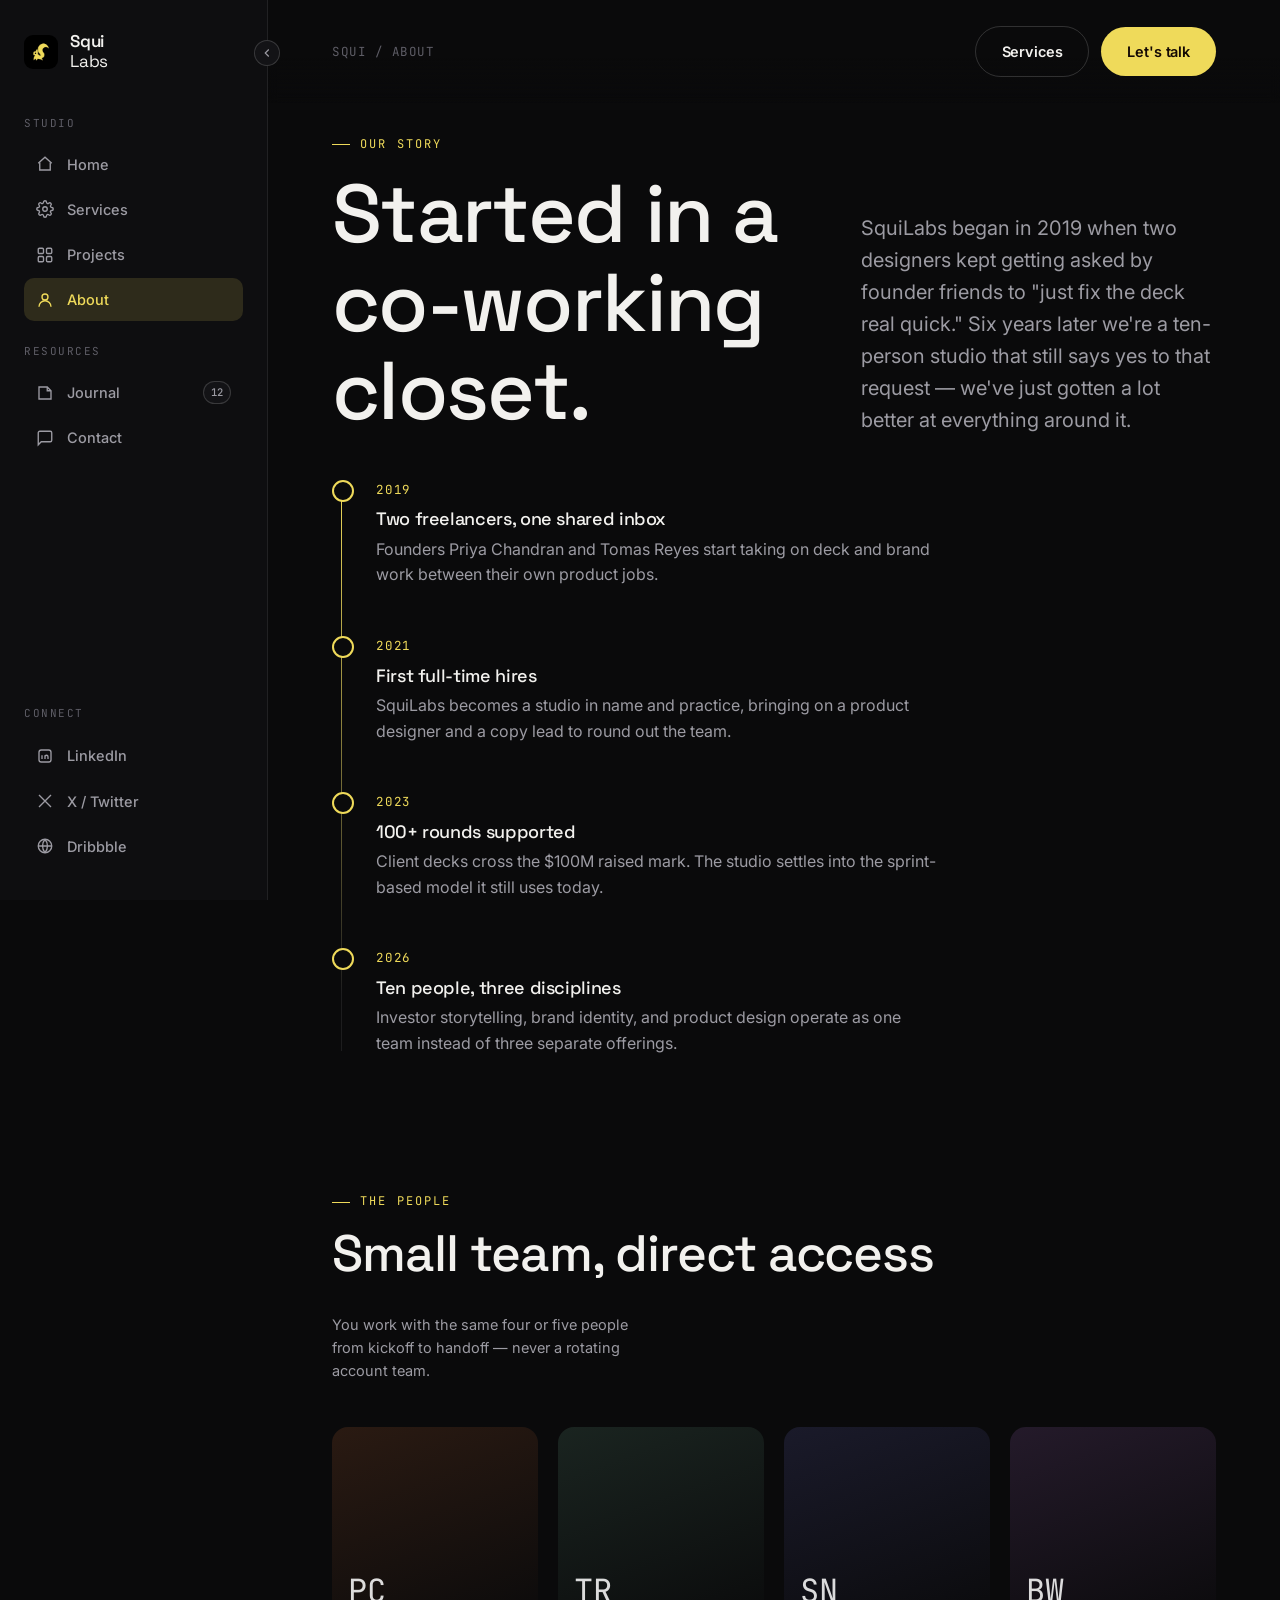
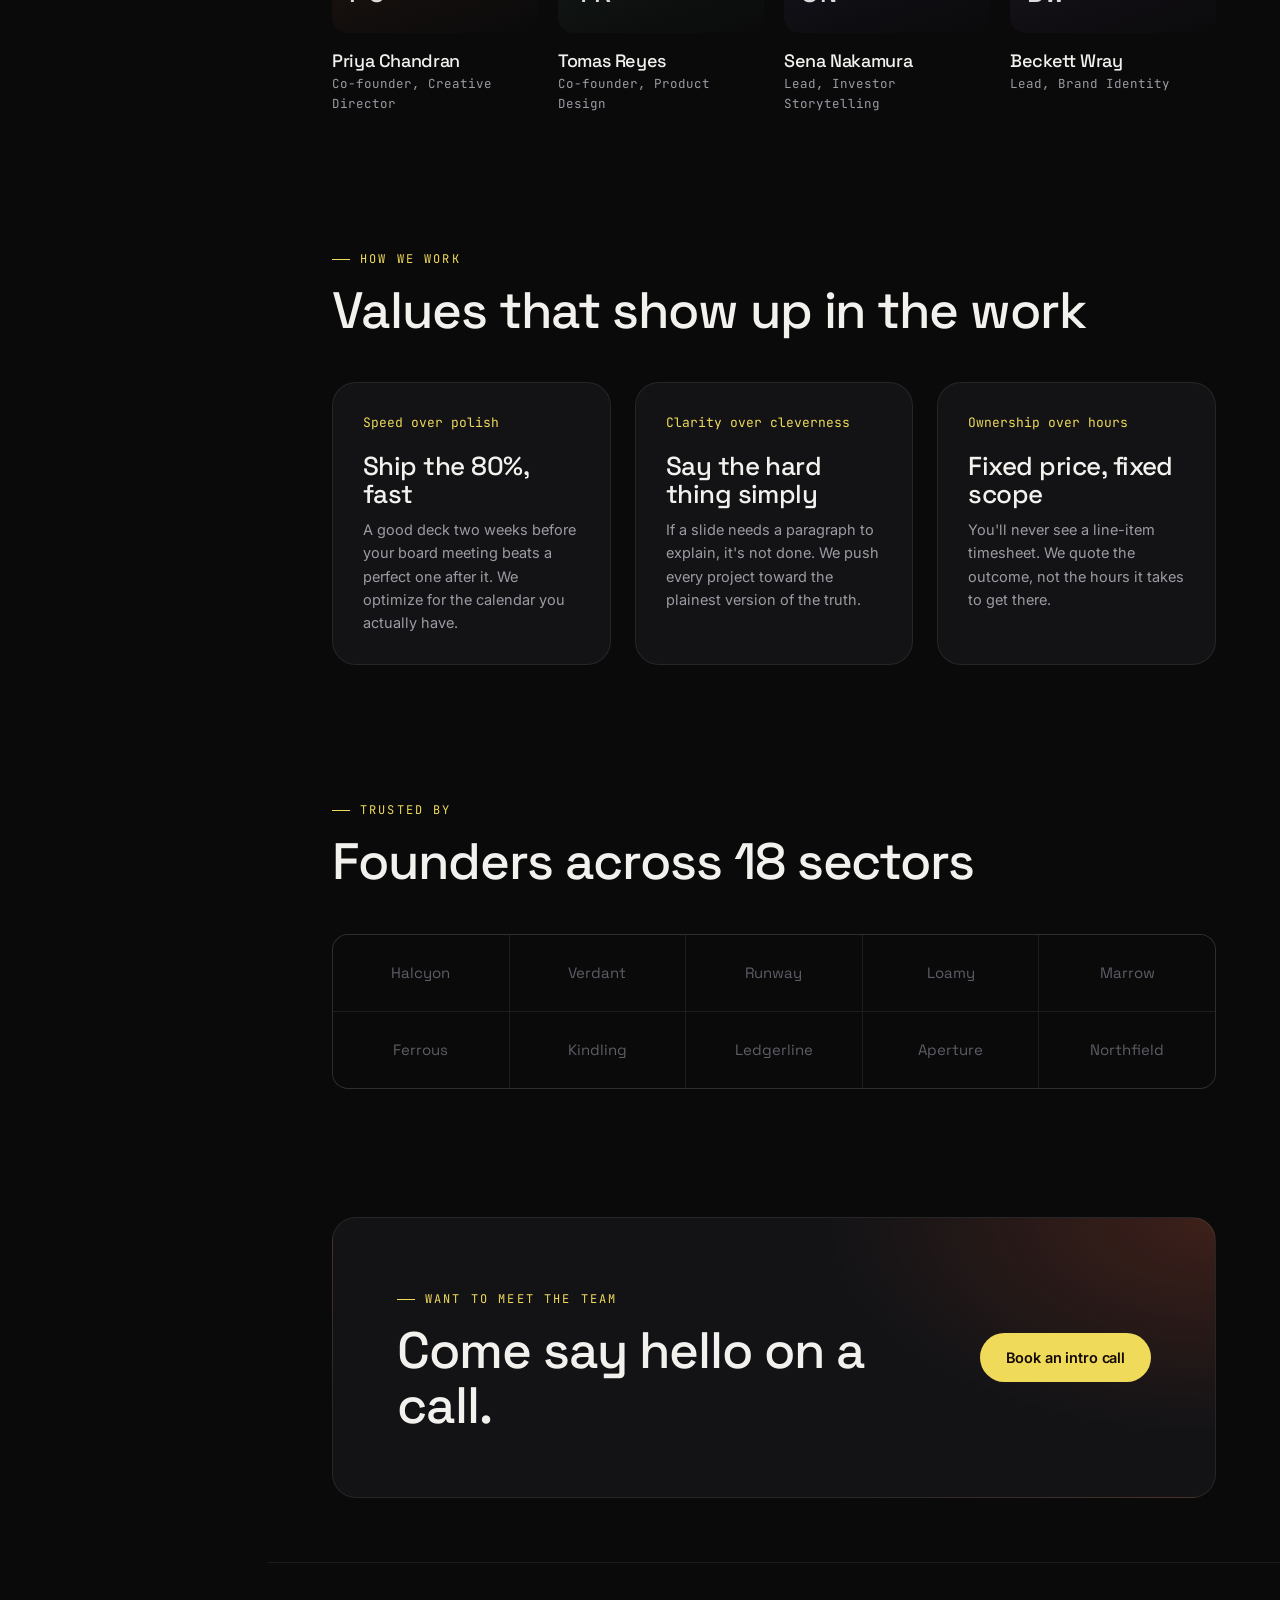
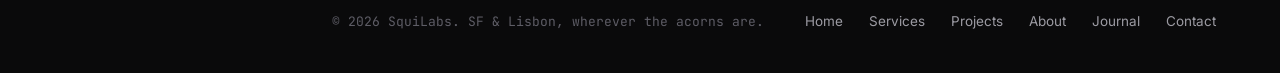
==== about.html @ f9fd2b4e "Add files via upload" ====
<!DOCTYPE html>
<html lang="en">
<head>
<meta charset="UTF-8" />
<meta name="viewport" content="width=device-width, initial-scale=1.0" />
<title>About — SquiLabs</title>
<meta name="description" content="The story, team, values, and clients behind SquiLabs — a design partner for founders." />
<link rel="preconnect" href="https://fonts.googleapis.com">
<link rel="preconnect" href="https://fonts.gstatic.com" crossorigin>
<link href="https://fonts.googleapis.com/css2?family=Space+Grotesk:wght@400;500;600;700&family=Inter:wght@400;500;600;700&family=JetBrains+Mono:wght@400;500;700&display=swap" rel="stylesheet">
<link rel="stylesheet" href="assets/css/style.css" />
</head>
<body>

<div class="sidebar-scrim"></div>
<div class="shell">

  <!-- ================= SIDEBAR ================= -->
  <aside class="sidebar">
    <button class="sidebar-collapse-btn" aria-label="Collapse sidebar">
      <svg width="14" height="14" viewBox="0 0 24 24" fill="none" stroke="currentColor" stroke-width="2"><path d="M15 18l-6-6 6-6"/></svg>
    </button>

    <a href="index.html" class="brand">
      <img class="brand-mark" src="assets/images/squilabs-logo.jpg" alt="SquiLabs logo">
      <span class="brand-text"><b>Squi</b>Labs</span>
    </a>

    <p class="sidebar-heading">Studio</p>
    <nav class="nav-group">
      <a href="index.html" class="nav-link">
        <svg viewBox="0 0 24 24" fill="none" stroke="currentColor" stroke-width="1.8"><path d="M3 11l9-8 9 8"/><path d="M5 10v10h14V10"/></svg>
        <span class="nav-label-text">Home</span>
      </a>
      <a href="services.html" class="nav-link">
        <svg viewBox="0 0 24 24" fill="none" stroke="currentColor" stroke-width="1.8"><circle cx="12" cy="12" r="3"/><path d="M19.4 15a1.7 1.7 0 00.34 1.87l.06.06a2 2 0 11-2.83 2.83l-.06-.06a1.7 1.7 0 00-1.87-.34 1.7 1.7 0 00-1 1.55V21a2 2 0 01-4 0v-.09A1.7 1.7 0 009 19.4a1.7 1.7 0 00-1.87.34l-.06.06a2 2 0 11-2.83-2.83l.06-.06A1.7 1.7 0 004.6 15a1.7 1.7 0 00-1.55-1H3a2 2 0 010-4h.09A1.7 1.7 0 004.6 9a1.7 1.7 0 00-.34-1.87l-.06-.06a2 2 0 112.83-2.83l.06.06A1.7 1.7 0 009 4.6a1.7 1.7 0 001-1.55V3a2 2 0 014 0v.09a1.7 1.7 0 001 1.55 1.7 1.7 0 001.87-.34l.06-.06a2 2 0 112.83 2.83l-.06.06A1.7 1.7 0 0019.4 9a1.7 1.7 0 001.55 1H21a2 2 0 010 4h-.09a1.7 1.7 0 00-1.55 1z"/></svg>
        <span class="nav-label-text">Services</span>
      </a>
      <a href="projects.html" class="nav-link">
        <svg viewBox="0 0 24 24" fill="none" stroke="currentColor" stroke-width="1.8"><rect x="3" y="3" width="7" height="7" rx="1.5"/><rect x="14" y="3" width="7" height="7" rx="1.5"/><rect x="3" y="14" width="7" height="7" rx="1.5"/><rect x="14" y="14" width="7" height="7" rx="1.5"/></svg>
        <span class="nav-label-text">Projects</span>
      </a>
      <a href="about.html" class="nav-link is-active">
        <svg viewBox="0 0 24 24" fill="none" stroke="currentColor" stroke-width="1.8"><circle cx="12" cy="8" r="4"/><path d="M4 21c0-4.4 3.6-8 8-8s8 3.6 8 8"/></svg>
        <span class="nav-label-text">About</span>
      </a>
    </nav>

    <p class="sidebar-heading">Resources</p>
    <nav class="nav-group">
      <a href="blog.html" class="nav-link">
        <svg viewBox="0 0 24 24" fill="none" stroke="currentColor" stroke-width="1.8"><path d="M4 4h11l5 5v11H4z"/><path d="M15 4v5h5"/></svg>
        <span class="nav-label-text">Journal</span>
        <span class="badge">12</span>
      </a>
      <a href="contact.html" class="nav-link">
        <svg viewBox="0 0 24 24" fill="none" stroke="currentColor" stroke-width="1.8"><path d="M21 15a2 2 0 01-2 2H7l-4 4V5a2 2 0 012-2h14a2 2 0 012 2z"/></svg>
        <span class="nav-label-text">Contact</span>
      </a>
    </nav>

    <div class="sidebar-footer">
      <p class="sidebar-heading">Connect</p>
      <a href="#" class="nav-link">
        <svg viewBox="0 0 24 24" fill="none" stroke="currentColor" stroke-width="1.8"><rect x="4" y="4" width="16" height="16" rx="3"/><path d="M8 11v5M8 8v.01M12 16v-5M16 16v-3a2 2 0 00-4 0"/></svg>
        <span class="nav-label-text">LinkedIn</span>
      </a>
      <a href="#" class="nav-link">
        <svg viewBox="0 0 24 24" fill="none" stroke="currentColor" stroke-width="1.8"><path d="M4 4l16 16M20 4L4 20"/></svg>
        <span class="nav-label-text">X / Twitter</span>
      </a>
      <a href="#" class="nav-link">
        <svg viewBox="0 0 24 24" fill="none" stroke="currentColor" stroke-width="1.8"><circle cx="12" cy="12" r="9"/><path d="M3 12h18M12 3a14 14 0 010 18M12 3a14 14 0 000 18"/></svg>
        <span class="nav-label-text">Dribbble</span>
      </a>
    </div>
  </aside>

  <!-- ================= MAIN ================= -->
  <main class="main">
    <div class="topbar">
      <span class="topbar-crumb mono">SQUI / ABOUT</span>
      <div class="topbar-actions">
        <button class="mobile-menu-btn" aria-label="Open menu">
          <svg width="18" height="18" viewBox="0 0 24 24" fill="none" stroke="currentColor" stroke-width="2"><path d="M3 6h18M3 12h18M3 18h18"/></svg>
        </button>
        <a href="services.html" class="btn btn-ghost">Services</a>
        <a href="contact.html" class="btn btn-primary">Let's talk</a>
      </div>
    </div>

    <!-- HERO / STORY -->
    <section class="hero">
      <div class="container">
        <div class="hero-grid">
          <div>
            <span class="eyebrow">Our story</span>
            <h1 class="h-display" style="margin-top:16px;">Started in a<br>co-working closet.</h1>
          </div>
          <p class="lede">SquiLabs began in 2019 when two designers kept getting asked by founder friends to "just fix the deck real quick." Six years later we're a ten-person studio that still says yes to that request — we've just gotten a lot better at everything around it.</p>
        </div>
      </div>
    </section>

    <!-- TIMELINE -->
    <section class="section-tight">
      <div class="container">
        <div class="timeline reveal">
          <div class="timeline-item">
            <span class="mono">2019</span>
            <h4>Two freelancers, one shared inbox</h4>
            <p style="max-width:56ch;">Founders Priya Chandran and Tomas Reyes start taking on deck and brand work between their own product jobs.</p>
          </div>
          <div class="timeline-item">
            <span class="mono">2021</span>
            <h4>First full-time hires</h4>
            <p style="max-width:56ch;">SquiLabs becomes a studio in name and practice, bringing on a product designer and a copy lead to round out the team.</p>
          </div>
          <div class="timeline-item">
            <span class="mono">2023</span>
            <h4>100+ rounds supported</h4>
            <p style="max-width:56ch;">Client decks cross the $100M raised mark. The studio settles into the sprint-based model it still uses today.</p>
          </div>
          <div class="timeline-item">
            <span class="mono">2026</span>
            <h4>Ten people, three disciplines</h4>
            <p style="max-width:56ch;">Investor storytelling, brand identity, and product design operate as one team instead of three separate offerings.</p>
          </div>
        </div>
      </div>
    </section>

    <!-- TEAM -->
    <section>
      <div class="container">
        <div class="section-head reveal">
          <div>
            <span class="eyebrow">The people</span>
            <h2>Small team, direct access</h2>
          </div>
          <p style="max-width:36ch; color:var(--text-secondary); font-size:14.5px;">You work with the same four or five people from kickoff to handoff — never a rotating account team.</p>
        </div>

        <div class="grid-4">
          <div class="team-card reveal" style="--i:0">
            <div class="team-photo" style="--team-grad: linear-gradient(160deg, #2a1a12, #0a0a0b);">PC</div>
            <h4>Priya Chandran</h4>
            <p class="mono" style="font-size:12.5px; margin-top:4px;">Co-founder, Creative Director</p>
          </div>
          <div class="team-card reveal" style="--i:1">
            <div class="team-photo" style="--team-grad: linear-gradient(160deg, #1a2420, #0a0a0b);">TR</div>
            <h4>Tomas Reyes</h4>
            <p class="mono" style="font-size:12.5px; margin-top:4px;">Co-founder, Product Design</p>
          </div>
          <div class="team-card reveal" style="--i:2">
            <div class="team-photo" style="--team-grad: linear-gradient(160deg, #1a1a2a, #0a0a0b);">SN</div>
            <h4>Sena Nakamura</h4>
            <p class="mono" style="font-size:12.5px; margin-top:4px;">Lead, Investor Storytelling</p>
          </div>
          <div class="team-card reveal" style="--i:3">
            <div class="team-photo" style="--team-grad: linear-gradient(160deg, #241a2a, #0a0a0b);">BW</div>
            <h4>Beckett Wray</h4>
            <p class="mono" style="font-size:12.5px; margin-top:4px;">Lead, Brand Identity</p>
          </div>
        </div>
      </div>
    </section>

    <!-- VALUES -->
    <section>
      <div class="container">
        <div class="section-head reveal">
          <div>
            <span class="eyebrow">How we work</span>
            <h2>Values that show up in the work</h2>
          </div>
        </div>

        <div class="grid-3">
          <div class="card value-card reveal" style="--i:0">
            <span class="value-num mono">Speed over polish</span>
            <h3>Ship the 80%, fast</h3>
            <p style="margin-top:10px; font-size:14.5px;">A good deck two weeks before your board meeting beats a perfect one after it. We optimize for the calendar you actually have.</p>
          </div>
          <div class="card value-card reveal" style="--i:1">
            <span class="value-num mono">Clarity over cleverness</span>
            <h3>Say the hard thing simply</h3>
            <p style="margin-top:10px; font-size:14.5px;">If a slide needs a paragraph to explain, it's not done. We push every project toward the plainest version of the truth.</p>
          </div>
          <div class="card value-card reveal" style="--i:2">
            <span class="value-num mono">Ownership over hours</span>
            <h3>Fixed price, fixed scope</h3>
            <p style="margin-top:10px; font-size:14.5px;">You'll never see a line-item timesheet. We quote the outcome, not the hours it takes to get there.</p>
          </div>
        </div>
      </div>
    </section>

    <!-- CLIENTS -->
    <section>
      <div class="container">
        <div class="section-head reveal">
          <div>
            <span class="eyebrow">Trusted by</span>
            <h2>Founders across 18 sectors</h2>
          </div>
        </div>

        <div class="clients-row reveal">
          <div class="client-cell">Halcyon</div>
          <div class="client-cell">Verdant</div>
          <div class="client-cell">Runway</div>
          <div class="client-cell">Loamy</div>
          <div class="client-cell">Marrow</div>
          <div class="client-cell">Ferrous</div>
          <div class="client-cell">Kindling</div>
          <div class="client-cell">Ledgerline</div>
          <div class="client-cell">Aperture</div>
          <div class="client-cell">Northfield</div>
        </div>
      </div>
    </section>

    <!-- CTA -->
    <section>
      <div class="container">
        <div class="cta-band reveal">
          <div>
            <span class="eyebrow">Want to meet the team</span>
            <h2 style="margin-top:14px; max-width:16ch;">Come say hello on a call.</h2>
          </div>
          <div class="hero-cta-row" style="margin-top:0;">
            <a href="contact.html" class="btn btn-primary">Book an intro call</a>
          </div>
        </div>
      </div>
    </section>

    <!-- FOOTER -->
    <footer class="footer">
      <span class="mono text-tertiary" style="font-size:13px;">© <span data-year></span> SquiLabs. SF & Lisbon, wherever the acorns are.</span>
      <nav class="footer-links">
        <a href="index.html">Home</a>
        <a href="services.html">Services</a>
        <a href="projects.html">Projects</a>
        <a href="about.html">About</a>
        <a href="blog.html">Journal</a>
        <a href="contact.html">Contact</a>
      </nav>
    </footer>
  </main>
</div>

<script src="assets/js/main.js"></script>
</body>
</html>
---- assets/css/style.css ----
/* ==========================================================================
   SQUILABS — Design System
   A strategic design partner for founders building their next raise.

   Token system
   -------------------------------------------------------------------------
   Color:
     --bg            #0A0A0B   near-black canvas
     --bg-raised     #131316   card / panel base
     --bg-inset      #0E0E10   sidebar / recessed surfaces
     --border        rgba(255,255,255,.08)  hairline borders
     --border-strong rgba(255,255,255,.16)
     --text-primary  #F2F1EE   headings, primary copy
     --text-secondary#9C9BA3   supporting copy
     --text-tertiary #5E5D66   captions, meta
     --accent        #EFDA5A   squirrel yellow — from the SquiLabs mark
     --accent-dim    #C9B24A
     --accent-soft   rgba(239,218,90,.14)

   Type:
     Display  — "Space Grotesk"  (headlines, wide tracking on eyebrows)
     Body     — "Inter"          (paragraphs, UI copy)
     Mono     — "JetBrains Mono" (stats, labels, data — the "deck" voice)

   Signature element: the Ascent Line — a self-drawing trajectory path
   (SVG stroke-dashoffset animation) used in the hero and as the section
   divider motif in place of generic numbered markers. It stands in for
   the thing every client in this room is chasing: an upward curve.
   ========================================================================== */

:root {
  /* Color */
  --bg: #0a0a0b;
  --bg-raised: #131316;
  --bg-inset: #0e0e10;
  --border: rgba(255, 255, 255, 0.08);
  --border-strong: rgba(255, 255, 255, 0.16);
  --text-primary: #f2f1ee;
  --text-secondary: #9c9ba3;
  --text-tertiary: #5e5d66;
  --accent: #efda5a;
  --accent-dim: #c9b24a;
  --accent-soft: rgba(239, 218, 90, 0.14);
  --accent-glow: rgba(239, 218, 90, 0.35);

  /* Type */
  --font-display: "Space Grotesk", "Arial Narrow", sans-serif;
  --font-body: "Inter", -apple-system, BlinkMacSystemFont, sans-serif;
  --font-mono: "JetBrains Mono", "Courier New", monospace;

  /* Layout */
  --sidebar-w: 268px;
  --sidebar-w-collapsed: 84px;
  --gutter: clamp(24px, 5vw, 72px);
  --radius-sm: 10px;
  --radius-md: 16px;
  --radius-lg: 24px;
  --ease: cubic-bezier(0.16, 1, 0.3, 1);
}

/* ==========================================================================
   Reset
   ========================================================================== */
* {
  margin: 0;
  padding: 0;
  box-sizing: border-box;
}

html {
  scroll-behavior: smooth;
  -webkit-font-smoothing: antialiased;
}

body {
  background: var(--bg);
  color: var(--text-primary);
  font-family: var(--font-body);
  font-size: 16px;
  line-height: 1.6;
  overflow-x: hidden;
}

img,
svg {
  display: block;
  max-width: 100%;
}

a {
  color: inherit;
  text-decoration: none;
}

ul {
  list-style: none;
}

button {
  font: inherit;
  cursor: pointer;
  border: none;
  background: none;
  color: inherit;
}

input,
textarea,
select {
  font: inherit;
  color: inherit;
}

::selection {
  background: var(--accent);
  color: #0a0a0b;
}

/* Visible keyboard focus, always */
a:focus-visible,
button:focus-visible,
input:focus-visible,
textarea:focus-visible,
select:focus-visible {
  outline: 2px solid var(--accent);
  outline-offset: 3px;
  border-radius: 4px;
}

@media (prefers-reduced-motion: reduce) {
  *,
  *::before,
  *::after {
    animation-duration: 0.001ms !important;
    animation-iteration-count: 1 !important;
    transition-duration: 0.001ms !important;
    scroll-behavior: auto !important;
  }
}

/* ==========================================================================
   Typography scale
   ========================================================================== */
h1,
h2,
h3,
h4 {
  font-family: var(--font-display);
  font-weight: 500;
  line-height: 1.08;
  letter-spacing: -0.02em;
  color: var(--text-primary);
}

.h-display {
  font-size: clamp(44px, 6.4vw, 92px);
}

h2,
.h-section {
  font-size: clamp(32px, 4vw, 52px);
}

h3,
.h-card {
  font-size: clamp(20px, 2.2vw, 26px);
}

h4 {
  font-size: 18px;
}

p {
  color: var(--text-secondary);
}

.lede {
  font-size: clamp(17px, 1.6vw, 20px);
  color: var(--text-secondary);
  max-width: 46ch;
}

.eyebrow {
  font-family: var(--font-mono);
  font-size: 12px;
  letter-spacing: 0.18em;
  text-transform: uppercase;
  color: var(--accent);
  display: inline-flex;
  align-items: center;
  gap: 10px;
}

.eyebrow::before {
  content: "";
  width: 18px;
  height: 1px;
  background: var(--accent);
}

.mono {
  font-family: var(--font-mono);
}

.text-tertiary {
  color: var(--text-tertiary);
}

/* ==========================================================================
   App shell — fixed sidebar + scrolling main
   ========================================================================== */
.shell {
  display: flex;
  min-height: 100vh;
}

.sidebar {
  position: fixed;
  top: 0;
  left: 0;
  bottom: 0;
  width: var(--sidebar-w);
  background: var(--bg-inset);
  border-right: 1px solid var(--border);
  display: flex;
  flex-direction: column;
  padding: 32px 24px;
  z-index: 100;
  transition: width 0.3s var(--ease), transform 0.3s var(--ease);
}

.sidebar.is-collapsed {
  width: var(--sidebar-w-collapsed);
}

.sidebar.is-collapsed .nav-label-text,
.sidebar.is-collapsed .brand-text,
.sidebar.is-collapsed .badge,
.sidebar.is-collapsed .sidebar-heading {
  opacity: 0;
  pointer-events: none;
}

.brand {
  display: flex;
  align-items: center;
  gap: 12px;
  margin-bottom: 44px;
}

.brand-mark {
  width: 34px;
  height: 34px;
  flex-shrink: 0;
  border-radius: 9px;
  object-fit: cover;
  background: #000;
}

.brand-text {
  font-family: var(--font-display);
  font-size: 17px;
  line-height: 1.15;
  letter-spacing: -0.01em;
  transition: opacity 0.2s var(--ease);
  white-space: nowrap;
}

.brand-text b {
  display: block;
  font-weight: 600;
}

.sidebar-collapse-btn {
  position: absolute;
  top: 40px;
  right: -13px;
  width: 26px;
  height: 26px;
  border-radius: 50%;
  background: var(--bg-raised);
  border: 1px solid var(--border-strong);
  display: flex;
  align-items: center;
  justify-content: center;
  color: var(--text-secondary);
  transition: background 0.2s, color 0.2s, transform 0.2s;
}

.sidebar-collapse-btn:hover {
  color: var(--accent);
  border-color: var(--accent);
}

.sidebar.is-collapsed .sidebar-collapse-btn svg {
  transform: rotate(180deg);
}

.sidebar-heading {
  font-family: var(--font-mono);
  font-size: 11px;
  letter-spacing: 0.14em;
  text-transform: uppercase;
  color: var(--text-tertiary);
  margin: 22px 0 10px;
  transition: opacity 0.2s var(--ease);
  white-space: nowrap;
}

.sidebar-heading:first-of-type {
  margin-top: 0;
}

.nav-group {
  display: flex;
  flex-direction: column;
  gap: 2px;
}

.nav-link {
  display: flex;
  align-items: center;
  gap: 13px;
  padding: 10px 12px;
  border-radius: var(--radius-sm);
  color: var(--text-secondary);
  font-size: 14.5px;
  font-weight: 500;
  transition: background 0.2s, color 0.2s;
  white-space: nowrap;
  position: relative;
}

.nav-link svg {
  width: 18px;
  height: 18px;
  flex-shrink: 0;
}

.nav-link:hover {
  background: var(--bg-raised);
  color: var(--text-primary);
}

.nav-link.is-active {
  background: var(--accent-soft);
  color: var(--accent);
}

.nav-label-text {
  transition: opacity 0.2s var(--ease);
}

.badge {
  margin-left: auto;
  font-family: var(--font-mono);
  font-size: 10.5px;
  background: var(--bg-raised);
  border: 1px solid var(--border-strong);
  color: var(--text-secondary);
  padding: 2px 7px;
  border-radius: 20px;
  transition: opacity 0.2s var(--ease);
}

.dot {
  width: 6px;
  height: 6px;
  border-radius: 50%;
  background: var(--accent);
  margin-left: auto;
}

.sidebar-footer {
  margin-top: auto;
  display: flex;
  flex-direction: column;
  gap: 2px;
}

/* Main content */
.main {
  margin-left: var(--sidebar-w);
  flex: 1;
  min-width: 0;
  transition: margin-left 0.3s var(--ease);
}

.sidebar.is-collapsed ~ .main {
  margin-left: var(--sidebar-w-collapsed);
}

.topbar {
  position: sticky;
  top: 0;
  z-index: 50;
  display: flex;
  align-items: center;
  justify-content: space-between;
  padding: 26px var(--gutter);
  background: linear-gradient(var(--bg) 55%, transparent);
  backdrop-filter: blur(6px);
}

.topbar-crumb {
  font-family: var(--font-mono);
  font-size: 12.5px;
  color: var(--text-tertiary);
  letter-spacing: 0.04em;
}

.topbar-actions {
  display: flex;
  align-items: center;
  gap: 12px;
}

.mobile-menu-btn {
  display: none;
  width: 40px;
  height: 40px;
  align-items: center;
  justify-content: center;
  border: 1px solid var(--border-strong);
  border-radius: var(--radius-sm);
}

section {
  padding: 64px var(--gutter);
}

.section-tight {
  padding-top: 0;
}

.container {
  max-width: 1180px;
}

/* ==========================================================================
   Buttons
   ========================================================================== */
.btn {
  position: relative;
  overflow: hidden;
  display: inline-flex;
  align-items: center;
  justify-content: center;
  gap: 8px;
  padding: 13px 26px;
  border-radius: 100px;
  font-size: 14.5px;
  font-weight: 600;
  letter-spacing: -0.01em;
  transition: transform 0.25s var(--ease), box-shadow 0.25s var(--ease), background 0.25s, border-color 0.25s;
  white-space: nowrap;
}

.btn-primary {
  background: var(--accent);
  color: #140904;
}

.btn-primary:hover {
  transform: translateY(-2px);
  box-shadow: 0 12px 28px -8px var(--accent-glow);
}

.btn-ghost {
  background: transparent;
  border: 1px solid var(--border-strong);
  color: var(--text-primary);
}

.btn-ghost:hover {
  border-color: var(--accent);
  color: var(--accent);
  transform: translateY(-2px);
}

.btn-block {
  width: 100%;
}

.btn-sm {
  padding: 9px 18px;
  font-size: 13px;
}

/* Ripple effect */
.ripple {
  position: absolute;
  border-radius: 50%;
  background: rgba(255, 255, 255, 0.5);
  transform: scale(0);
  animation: ripple-anim 0.6s var(--ease);
  pointer-events: none;
}

.btn-primary .ripple {
  background: rgba(0, 0, 0, 0.25);
}

@keyframes ripple-anim {
  to {
    transform: scale(3.2);
    opacity: 0;
  }
}

/* ==========================================================================
   Glass panels & cards
   ========================================================================== */
.glass {
  background: rgba(19, 19, 22, 0.6);
  border: 1px solid var(--border);
  backdrop-filter: blur(18px);
  -webkit-backdrop-filter: blur(18px);
  border-radius: var(--radius-lg);
}

.card {
  background: var(--bg-raised);
  border: 1px solid var(--border);
  border-radius: var(--radius-lg);
  padding: 32px;
  transition: border-color 0.3s var(--ease), transform 0.3s var(--ease), background 0.3s var(--ease);
}

.card:hover {
  border-color: var(--border-strong);
  transform: translateY(-4px);
}

.card-icon {
  width: 46px;
  height: 46px;
  border-radius: 13px;
  background: var(--accent-soft);
  color: var(--accent);
  display: flex;
  align-items: center;
  justify-content: center;
  margin-bottom: 22px;
}

.card-icon svg {
  width: 22px;
  height: 22px;
}

/* ==========================================================================
   Fade-in-on-scroll
   ========================================================================== */
.reveal {
  opacity: 0;
  transform: translateY(28px);
  transition: opacity 0.8s var(--ease), transform 0.8s var(--ease);
}

.reveal.is-visible {
  opacity: 1;
  transform: translateY(0);
}

.reveal-stagger > * {
  transition-delay: calc(var(--i, 0) * 90ms);
}

/* ==========================================================================
   Hero
   ========================================================================== */
.hero {
  padding-top: 24px;
  padding-bottom: 40px;
  position: relative;
}

.hero-grid {
  display: grid;
  grid-template-columns: 1.15fr 0.85fr;
  gap: 48px;
  align-items: end;
}

.hero-tags {
  display: flex;
  gap: 10px;
  flex-wrap: wrap;
  margin-top: 28px;
}

.tag {
  font-family: var(--font-mono);
  font-size: 12px;
  padding: 7px 13px;
  border: 1px solid var(--border-strong);
  border-radius: 100px;
  color: var(--text-secondary);
}

.hero-visual {
  border-radius: var(--radius-lg);
  border: 1px solid var(--border);
  background: radial-gradient(120% 120% at 20% 0%, rgba(255, 90, 43, 0.16), transparent 60%), var(--bg-raised);
  padding: 28px;
  min-height: 320px;
  display: flex;
  flex-direction: column;
  justify-content: space-between;
}

.hero-cta-row {
  display: flex;
  gap: 14px;
  margin-top: 36px;
  flex-wrap: wrap;
}

/* Ascent line — signature motif */
.ascent-path {
  stroke: var(--accent);
  stroke-width: 2;
  fill: none;
  stroke-dasharray: 600;
  stroke-dashoffset: 600;
  animation: draw-ascent 2.2s var(--ease) forwards 0.3s;
}

.ascent-dot {
  fill: var(--accent);
  opacity: 0;
  animation: dot-in 0.4s var(--ease) forwards 2.3s;
}

@keyframes draw-ascent {
  to {
    stroke-dashoffset: 0;
  }
}

@keyframes dot-in {
  to {
    opacity: 1;
  }
}

.divider-line {
  width: 100%;
  height: 1px;
  background: var(--border);
  border: none;
  margin: 0;
}

/* ==========================================================================
   Stats
   ========================================================================== */
.stats-grid {
  display: grid;
  grid-template-columns: repeat(3, 1fr);
  gap: 1px;
  background: var(--border);
  border: 1px solid var(--border);
  border-radius: var(--radius-lg);
  overflow: hidden;
  margin-top: 40px;
}

.stat {
  background: var(--bg);
  padding: 36px 30px;
}

.stat-number {
  font-family: var(--font-display);
  font-size: clamp(34px, 4vw, 54px);
  color: var(--text-primary);
}

.stat-label {
  color: var(--text-secondary);
  font-size: 14px;
  margin-top: 8px;
}

/* ==========================================================================
   Section headers
   ========================================================================== */
.section-head {
  display: flex;
  justify-content: space-between;
  align-items: flex-end;
  gap: 32px;
  margin-bottom: 44px;
  flex-wrap: wrap;
}

.section-head h2 {
  margin-top: 14px;
}

/* Grids */
.grid-2 {
  display: grid;
  grid-template-columns: repeat(2, 1fr);
  gap: 24px;
}

.grid-3 {
  display: grid;
  grid-template-columns: repeat(3, 1fr);
  gap: 24px;
}

.grid-4 {
  display: grid;
  grid-template-columns: repeat(4, 1fr);
  gap: 20px;
}

/* ==========================================================================
   Project cards
   ========================================================================== */
.project-card {
  border-radius: var(--radius-lg);
  overflow: hidden;
  border: 1px solid var(--border);
  background: var(--bg-raised);
  transition: transform 0.35s var(--ease), border-color 0.35s var(--ease);
  cursor: pointer;
}

.project-card:hover {
  transform: translateY(-6px);
  border-color: var(--border-strong);
}

.project-thumb {
  height: 220px;
  position: relative;
  overflow: hidden;
  display: flex;
  align-items: flex-end;
  padding: 20px;
}

.project-thumb::before {
  content: "";
  position: absolute;
  inset: 0;
  background: var(--thumb-grad, linear-gradient(135deg, #201a17, #0a0a0b));
  transition: transform 0.5s var(--ease);
}

.project-card:hover .project-thumb::before {
  transform: scale(1.06);
}

.project-thumb-label {
  position: relative;
  font-family: var(--font-mono);
  font-size: 11px;
  letter-spacing: 0.1em;
  text-transform: uppercase;
  color: rgba(255, 255, 255, 0.75);
}

.project-body {
  padding: 24px 26px 26px;
}

.project-meta {
  display: flex;
  gap: 8px;
  margin-top: 12px;
  flex-wrap: wrap;
}

.chip {
  font-family: var(--font-mono);
  font-size: 11px;
  color: var(--text-tertiary);
  border: 1px solid var(--border);
  padding: 4px 10px;
  border-radius: 100px;
}

/* Filter buttons */
.filter-row {
  display: flex;
  gap: 10px;
  flex-wrap: wrap;
  margin-bottom: 40px;
}

.filter-btn {
  padding: 9px 18px;
  border-radius: 100px;
  border: 1px solid var(--border-strong);
  font-size: 13.5px;
  color: var(--text-secondary);
  transition: all 0.25s var(--ease);
}

.filter-btn:hover {
  color: var(--text-primary);
}

.filter-btn.is-active {
  background: var(--accent);
  border-color: var(--accent);
  color: #140904;
}

/* ==========================================================================
   Pricing cards
   ========================================================================== */
.pricing-card {
  border: 1px solid var(--border);
  border-radius: var(--radius-lg);
  padding: 34px;
  background: var(--bg-raised);
  display: flex;
  flex-direction: column;
  transition: transform 0.3s var(--ease), border-color 0.3s var(--ease);
}

.pricing-card:hover {
  transform: translateY(-4px);
}

.pricing-card.is-featured {
  border-color: var(--accent);
  background: linear-gradient(180deg, rgba(255, 90, 43, 0.08), var(--bg-raised) 40%);
  position: relative;
}

.pricing-price {
  font-family: var(--font-display);
  font-size: 42px;
  margin: 18px 0 4px;
}

.pricing-price span {
  font-family: var(--font-mono);
  font-size: 14px;
  color: var(--text-tertiary);
  font-weight: 400;
}

.pricing-list {
  margin: 26px 0 30px;
  display: flex;
  flex-direction: column;
  gap: 12px;
}

.pricing-list li {
  display: flex;
  gap: 10px;
  font-size: 14.5px;
  color: var(--text-secondary);
  align-items: flex-start;
}

.pricing-list svg {
  flex-shrink: 0;
  color: var(--accent);
  margin-top: 3px;
}

/* ==========================================================================
   Timeline (process + about)
   ========================================================================== */
.timeline {
  position: relative;
  padding-left: 44px;
}

.timeline::before {
  content: "";
  position: absolute;
  left: 9px;
  top: 6px;
  bottom: 6px;
  width: 1px;
  background: linear-gradient(var(--accent), var(--border) 90%);
}

.timeline-item {
  position: relative;
  padding-bottom: 44px;
}

.timeline-item:last-child {
  padding-bottom: 0;
}

.timeline-item::before {
  content: "";
  position: absolute;
  left: -44px;
  top: 4px;
  width: 18px;
  height: 18px;
  border-radius: 50%;
  background: var(--bg);
  border: 2px solid var(--accent);
}

.timeline-item .mono {
  color: var(--accent);
  font-size: 12.5px;
  letter-spacing: 0.06em;
}

.timeline-item h4 {
  margin: 8px 0 8px;
}

/* ==========================================================================
   FAQ (accordion)
   ========================================================================== */
.faq-item {
  border-bottom: 1px solid var(--border);
}

.faq-question {
  width: 100%;
  display: flex;
  justify-content: space-between;
  align-items: center;
  padding: 24px 4px;
  text-align: left;
  font-family: var(--font-display);
  font-size: 17px;
  color: var(--text-primary);
}

.faq-icon {
  flex-shrink: 0;
  width: 22px;
  height: 22px;
  border-radius: 50%;
  border: 1px solid var(--border-strong);
  display: flex;
  align-items: center;
  justify-content: center;
  transition: transform 0.3s var(--ease), background 0.3s;
  position: relative;
}

.faq-icon::before,
.faq-icon::after {
  content: "";
  position: absolute;
  background: var(--text-secondary);
}

.faq-icon::before {
  width: 9px;
  height: 1px;
}

.faq-icon::after {
  width: 1px;
  height: 9px;
  transition: opacity 0.25s;
}

.faq-item.is-open .faq-icon {
  transform: rotate(180deg);
  background: var(--accent-soft);
  border-color: var(--accent);
}

.faq-item.is-open .faq-icon::after {
  opacity: 0;
}

.faq-answer {
  max-height: 0;
  overflow: hidden;
  transition: max-height 0.35s var(--ease);
}

.faq-answer p {
  padding: 0 4px 24px;
  max-width: 68ch;
}

/* ==========================================================================
   Testimonials
   ========================================================================== */
.testimonial-card {
  padding: 34px;
}

.testimonial-quote {
  font-family: var(--font-display);
  font-size: 21px;
  font-weight: 400;
  line-height: 1.45;
  color: var(--text-primary);
  letter-spacing: -0.01em;
}

.testimonial-who {
  display: flex;
  align-items: center;
  gap: 12px;
  margin-top: 26px;
}

.avatar {
  width: 40px;
  height: 40px;
  border-radius: 50%;
  background: var(--accent-soft);
  color: var(--accent);
  display: flex;
  align-items: center;
  justify-content: center;
  font-family: var(--font-mono);
  font-size: 13px;
  font-weight: 700;
  flex-shrink: 0;
}

.who-name {
  font-size: 14px;
  color: var(--text-primary);
  font-weight: 600;
}

.who-role {
  font-size: 12.5px;
  color: var(--text-tertiary);
}

/* ==========================================================================
   CTA band
   ========================================================================== */
.cta-band {
  border-radius: var(--radius-lg);
  border: 1px solid var(--border);
  background: radial-gradient(80% 140% at 100% 0%, rgba(255, 90, 43, 0.18), transparent 55%), var(--bg-raised);
  padding: 64px;
  display: flex;
  justify-content: space-between;
  align-items: center;
  gap: 32px;
  flex-wrap: wrap;
}

/* ==========================================================================
   Footer
   ========================================================================== */
.footer {
  border-top: 1px solid var(--border);
  padding: 48px var(--gutter) 40px;
  display: flex;
  justify-content: space-between;
  align-items: center;
  flex-wrap: wrap;
  gap: 16px;
}

.footer-links {
  display: flex;
  gap: 26px;
  flex-wrap: wrap;
}

.footer-links a {
  color: var(--text-secondary);
  font-size: 13.5px;
  transition: color 0.2s;
}

.footer-links a:hover {
  color: var(--accent);
}

/* ==========================================================================
   Team / values / clients (about)
   ========================================================================== */
.team-card {
  text-align: left;
}

.team-photo {
  width: 100%;
  aspect-ratio: 1;
  border-radius: var(--radius-md);
  background: var(--team-grad, linear-gradient(160deg, #221b18, #0a0a0b));
  margin-bottom: 18px;
  display: flex;
  align-items: flex-end;
  padding: 16px;
  font-family: var(--font-mono);
  font-size: 32px;
  color: rgba(255, 255, 255, 0.85);
}

.value-card {
  padding: 30px;
}

.value-num {
  font-family: var(--font-mono);
  color: var(--accent);
  font-size: 13px;
  margin-bottom: 18px;
  display: block;
}

.clients-row {
  display: grid;
  grid-template-columns: repeat(5, 1fr);
  gap: 1px;
  background: var(--border);
  border: 1px solid var(--border);
  border-radius: var(--radius-md);
  overflow: hidden;
}

.client-cell {
  background: var(--bg);
  padding: 26px 10px;
  display: flex;
  align-items: center;
  justify-content: center;
  font-family: var(--font-display);
  font-size: 15px;
  color: var(--text-tertiary);
  transition: color 0.25s;
}

.client-cell:hover {
  color: var(--text-primary);
}

/* ==========================================================================
   Blog
   ========================================================================== */
.blog-toolbar {
  display: flex;
  justify-content: space-between;
  gap: 20px;
  margin-bottom: 36px;
  flex-wrap: wrap;
  align-items: center;
}

.search-box {
  display: flex;
  align-items: center;
  gap: 10px;
  border: 1px solid var(--border-strong);
  border-radius: 100px;
  padding: 11px 18px;
  min-width: 280px;
}

.search-box input {
  background: none;
  border: none;
  outline: none;
  color: var(--text-primary);
  width: 100%;
  font-size: 14px;
}

.search-box svg {
  color: var(--text-tertiary);
  flex-shrink: 0;
}

.category-row {
  display: flex;
  gap: 10px;
  flex-wrap: wrap;
}

.blog-card {
  display: flex;
  flex-direction: column;
}

.blog-thumb {
  height: 180px;
  border-radius: var(--radius-md);
  margin-bottom: 20px;
  background: var(--thumb-grad, linear-gradient(135deg, #201a17, #0a0a0b));
  position: relative;
  overflow: hidden;
}

.blog-cat {
  font-family: var(--font-mono);
  font-size: 11px;
  color: var(--accent);
  letter-spacing: 0.08em;
  text-transform: uppercase;
}

.blog-card h3 {
  margin: 10px 0 10px;
}

.blog-foot {
  display: flex;
  gap: 14px;
  align-items: center;
  margin-top: auto;
  padding-top: 18px;
  font-size: 12.5px;
  color: var(--text-tertiary);
}

/* ==========================================================================
   Contact
   ========================================================================== */
.contact-grid {
  display: grid;
  grid-template-columns: 1.2fr 0.8fr;
  gap: 24px;
  align-items: start;
}

.form-field {
  margin-bottom: 20px;
}

.form-field label {
  display: block;
  font-size: 13px;
  color: var(--text-secondary);
  margin-bottom: 8px;
  font-family: var(--font-mono);
  letter-spacing: 0.02em;
}

.form-field input,
.form-field textarea,
.form-field select {
  width: 100%;
  background: var(--bg-inset);
  border: 1px solid var(--border-strong);
  border-radius: var(--radius-sm);
  padding: 13px 16px;
  font-size: 14.5px;
  transition: border-color 0.2s;
}

.form-field input:focus,
.form-field textarea:focus,
.form-field select:focus {
  border-color: var(--accent);
  outline: none;
}

.form-row-2 {
  display: grid;
  grid-template-columns: 1fr 1fr;
  gap: 18px;
}

.office-card {
  padding: 26px;
  margin-bottom: 18px;
}

.office-card h4 {
  margin-bottom: 10px;
}

.office-card p {
  font-size: 14px;
  margin-bottom: 4px;
}

.form-status {
  margin-top: 16px;
  font-size: 13.5px;
  font-family: var(--font-mono);
  color: var(--accent);
  display: none;
}

.form-status.is-visible {
  display: block;
}

/* ==========================================================================
   Counters underline util
   ========================================================================== */
.underline-accent {
  color: var(--accent);
}

/* ==========================================================================
   Responsive
   ========================================================================== */
@media (max-width: 1080px) {
  .hero-grid {
    grid-template-columns: 1fr;
  }
  .grid-4 {
    grid-template-columns: repeat(2, 1fr);
  }
  .grid-3 {
    grid-template-columns: repeat(2, 1fr);
  }
  .contact-grid {
    grid-template-columns: 1fr;
  }
  .clients-row {
    grid-template-columns: repeat(3, 1fr);
  }
}

@media (max-width: 860px) {
  :root {
    --gutter: 22px;
  }
  .sidebar {
    transform: translateX(-100%);
    width: 280px;
  }
  .sidebar.is-open {
    transform: translateX(0);
    box-shadow: 30px 0 60px rgba(0, 0, 0, 0.5);
  }
  .sidebar-collapse-btn {
    display: none;
  }
  .main {
    margin-left: 0;
  }
  .sidebar.is-collapsed ~ .main {
    margin-left: 0;
  }
  .mobile-menu-btn {
    display: flex;
  }
  .grid-2,
  .grid-3,
  .grid-4 {
    grid-template-columns: 1fr;
  }
  .stats-grid {
    grid-template-columns: 1fr;
  }
  .form-row-2 {
    grid-template-columns: 1fr;
  }
  .cta-band {
    padding: 40px 28px;
    flex-direction: column;
    align-items: flex-start;
  }
  .clients-row {
    grid-template-columns: repeat(2, 1fr);
  }
  .sidebar-scrim {
    display: block;
  }
}

.sidebar-scrim {
  display: none;
  position: fixed;
  inset: 0;
  background: rgba(0, 0, 0, 0.6);
  z-index: 90;
  opacity: 0;
  pointer-events: none;
  transition: opacity 0.3s var(--ease);
}

.sidebar-scrim.is-visible {
  opacity: 1;
  pointer-events: auto;
}

@media (max-width: 560px) {
  .h-display {
    font-size: 40px;
  }
  section {
    padding: 48px var(--gutter);
  }
  .topbar {
    padding: 20px var(--gutter);
  }
}
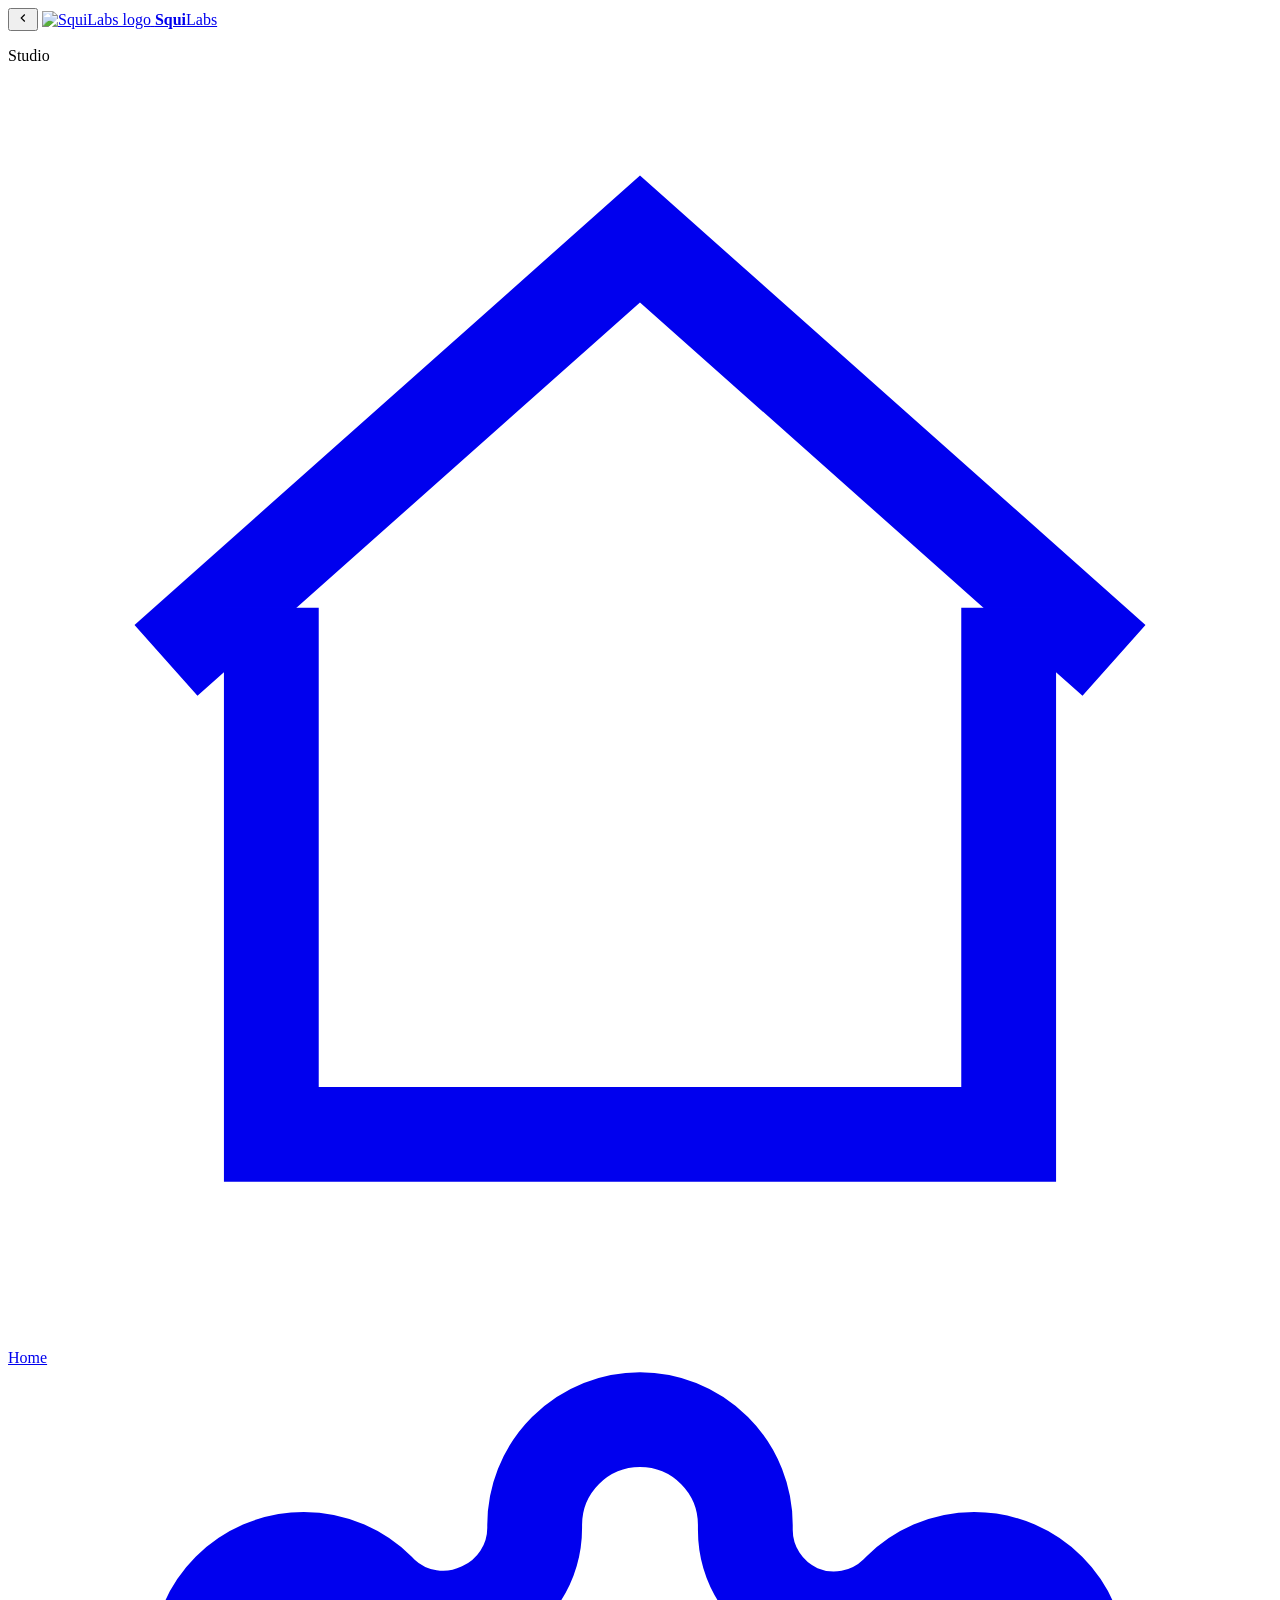
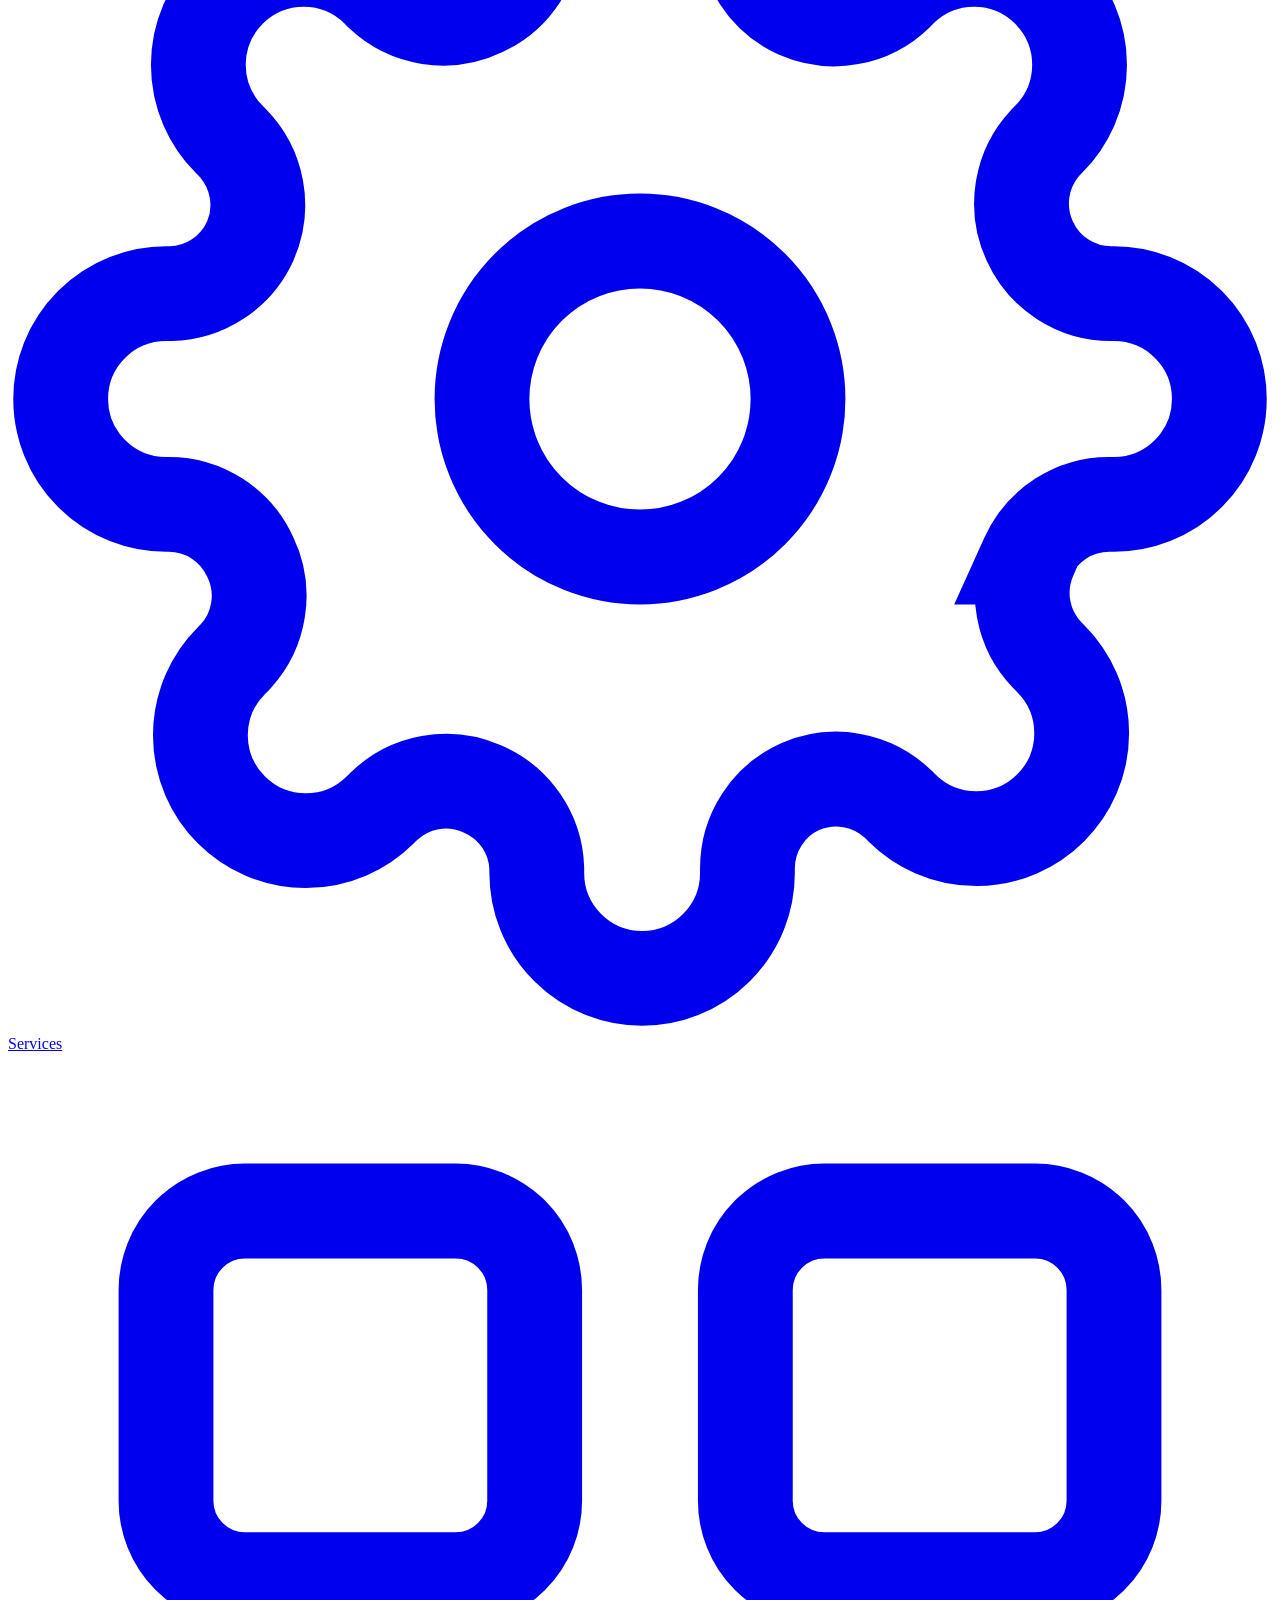
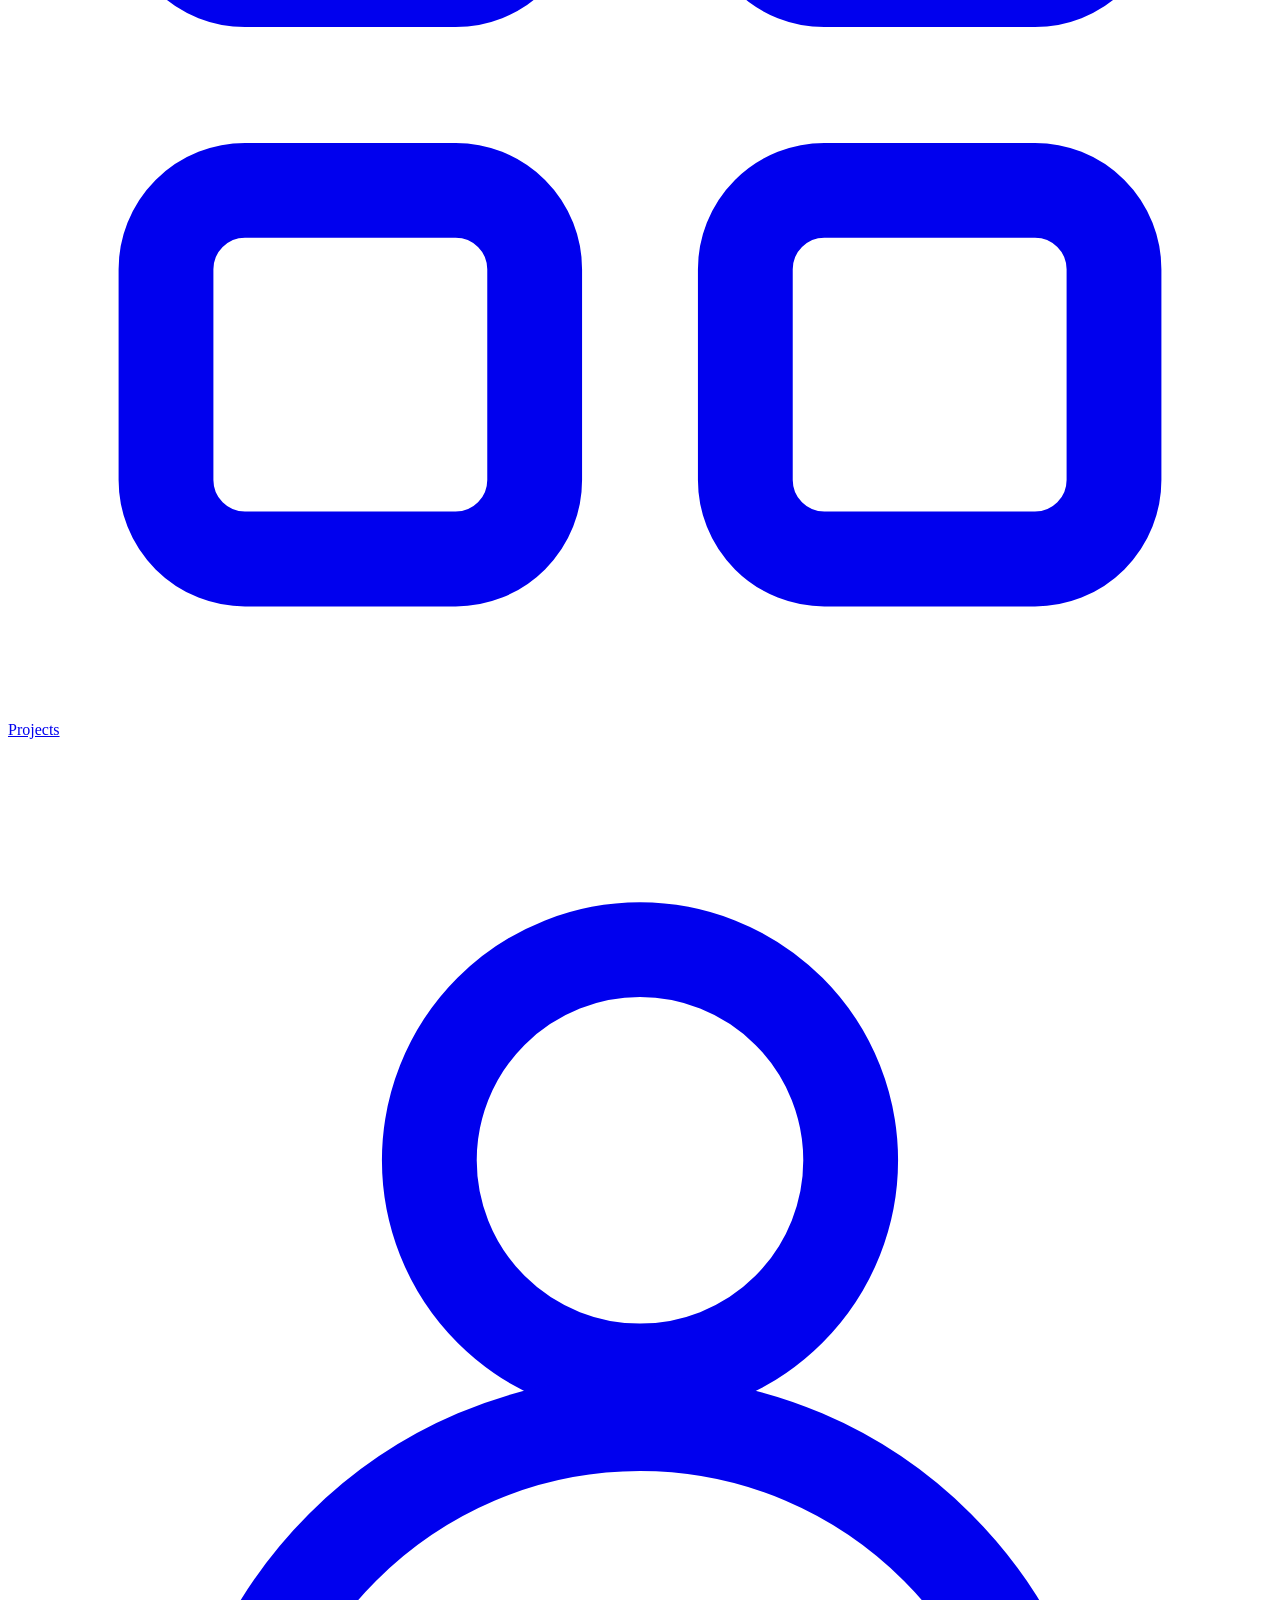
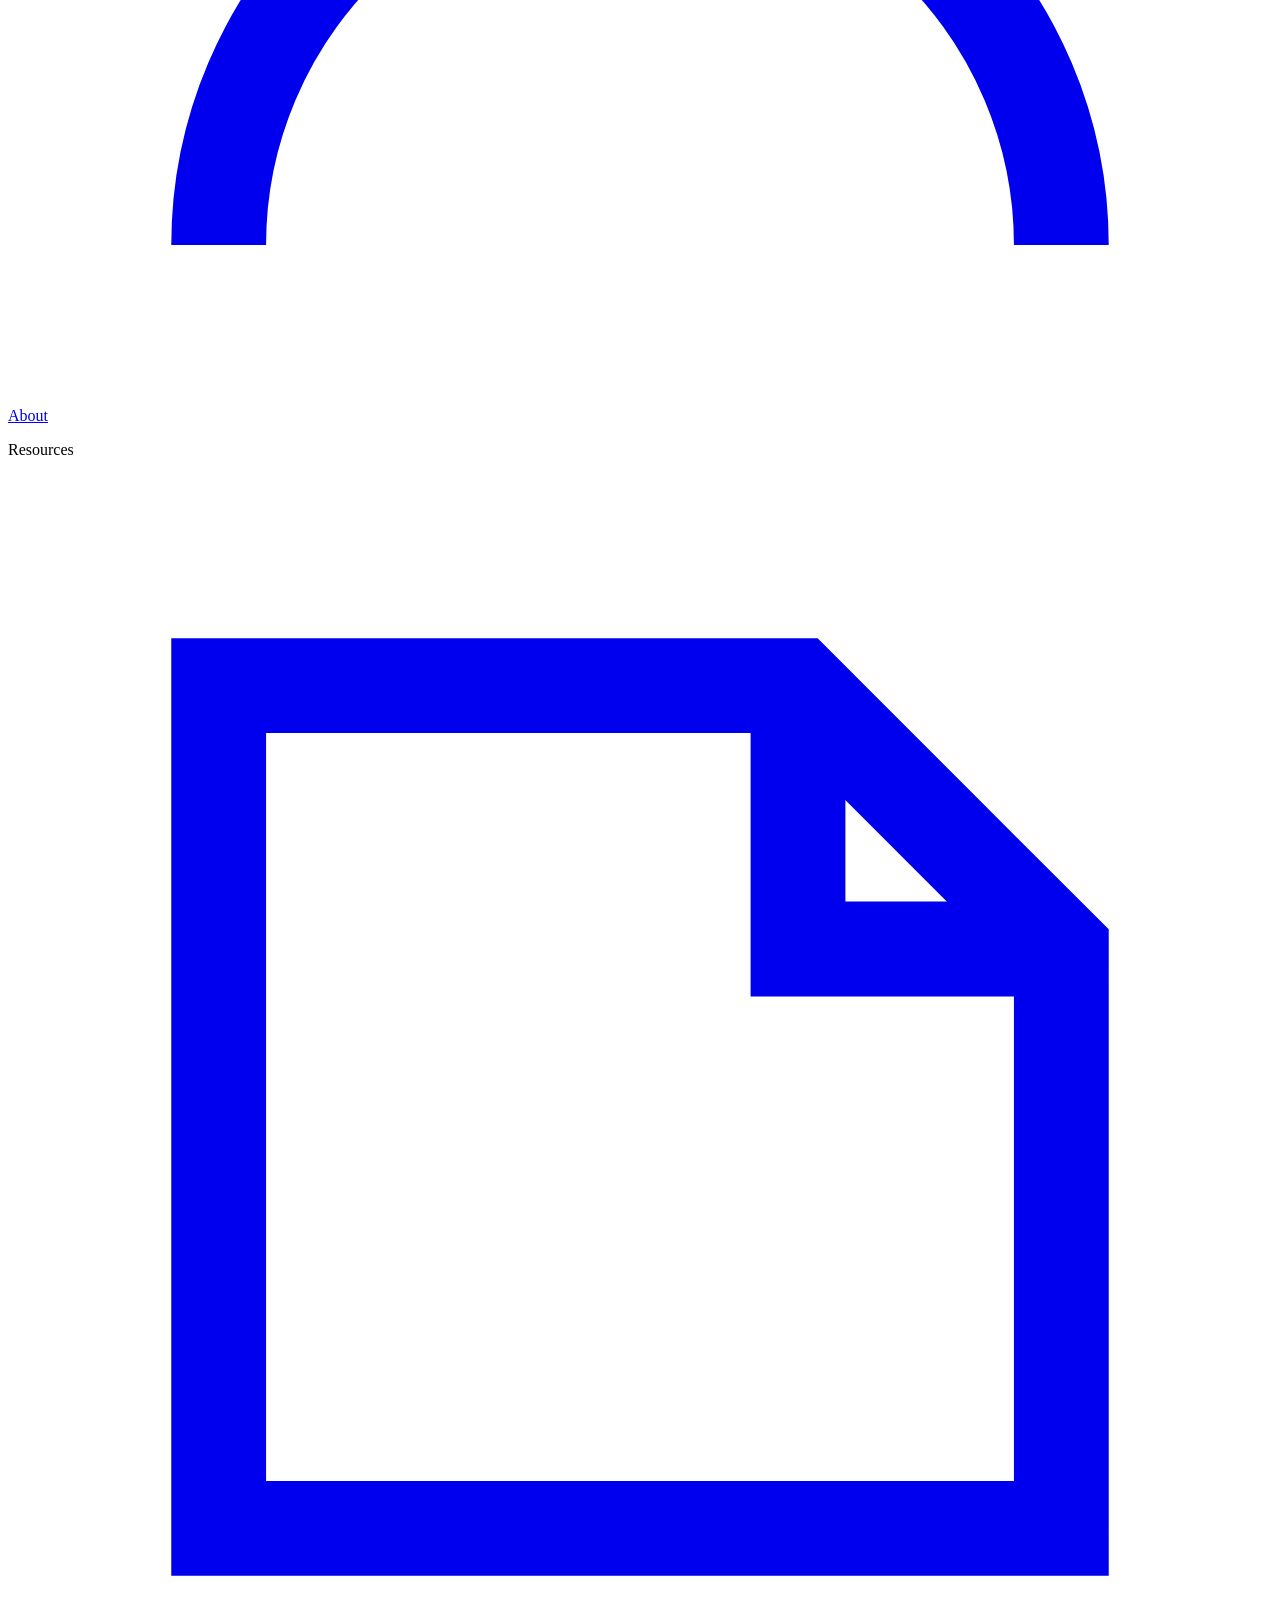
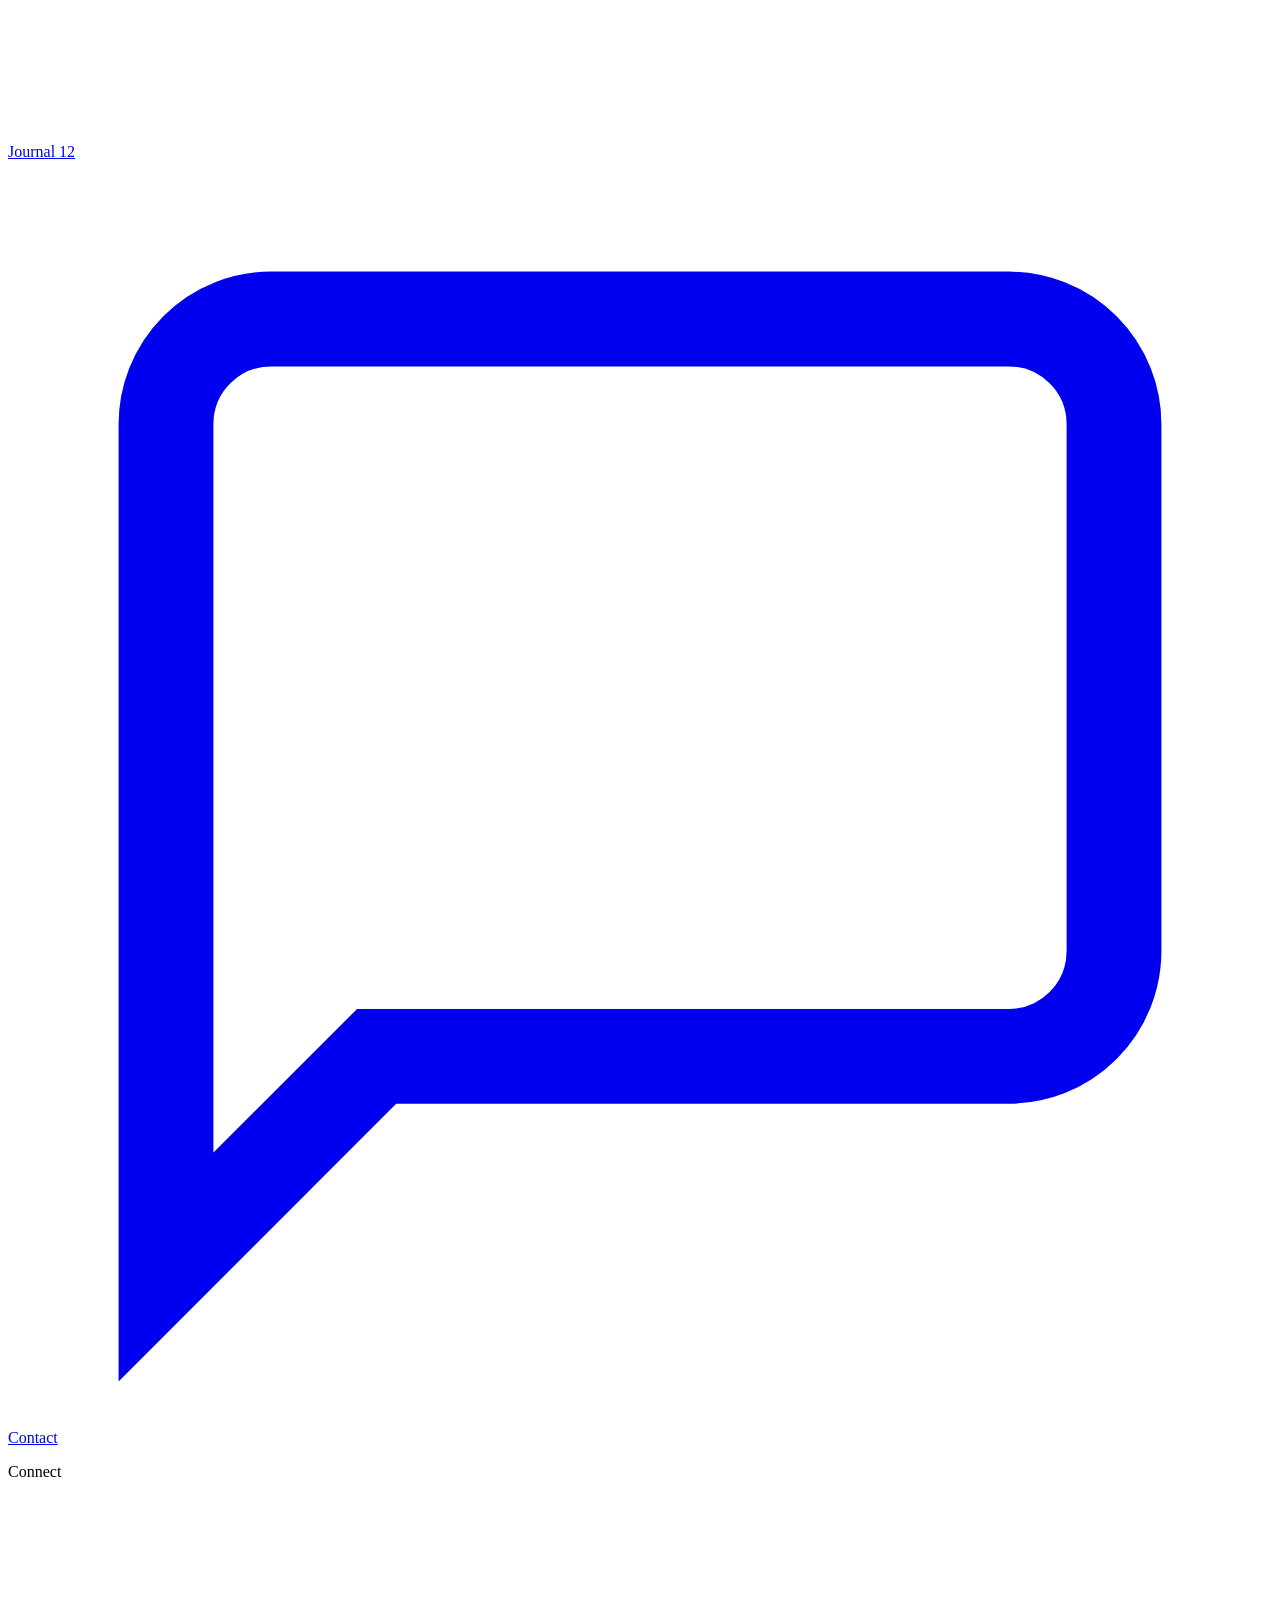
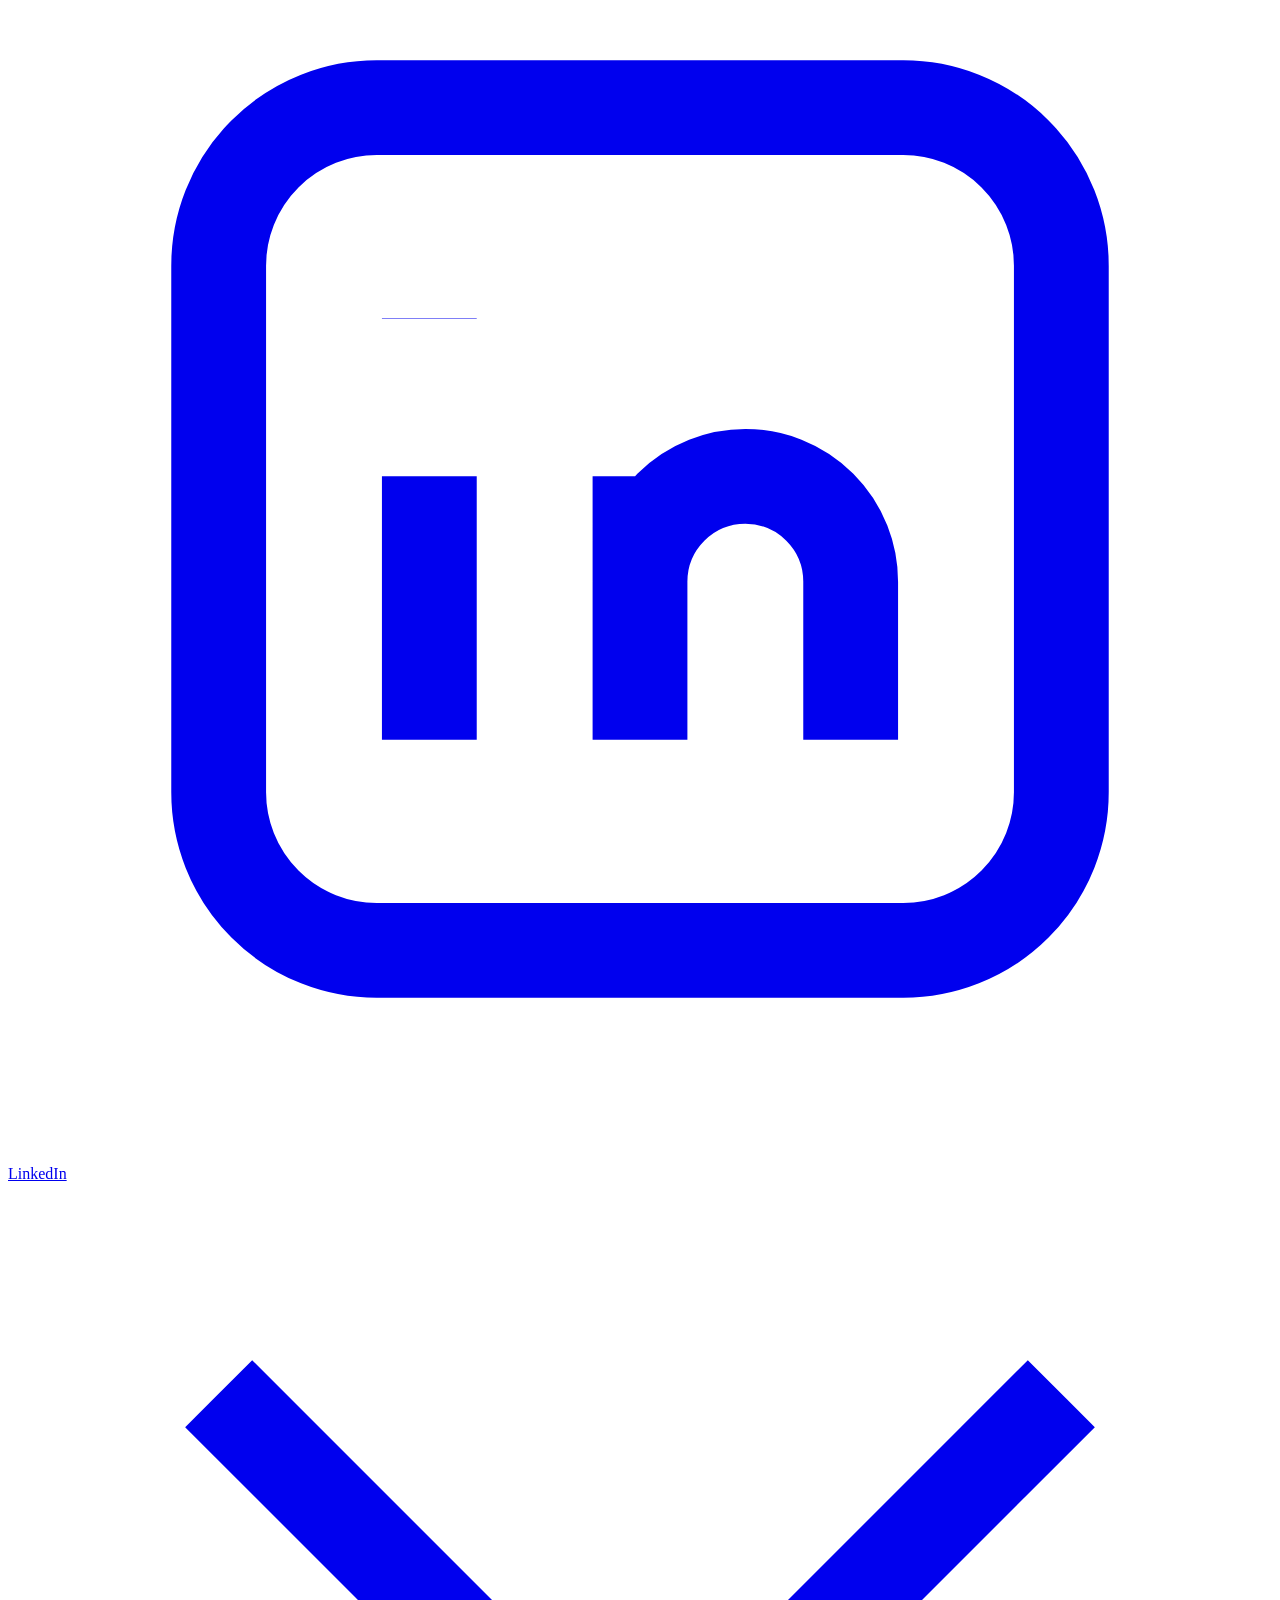
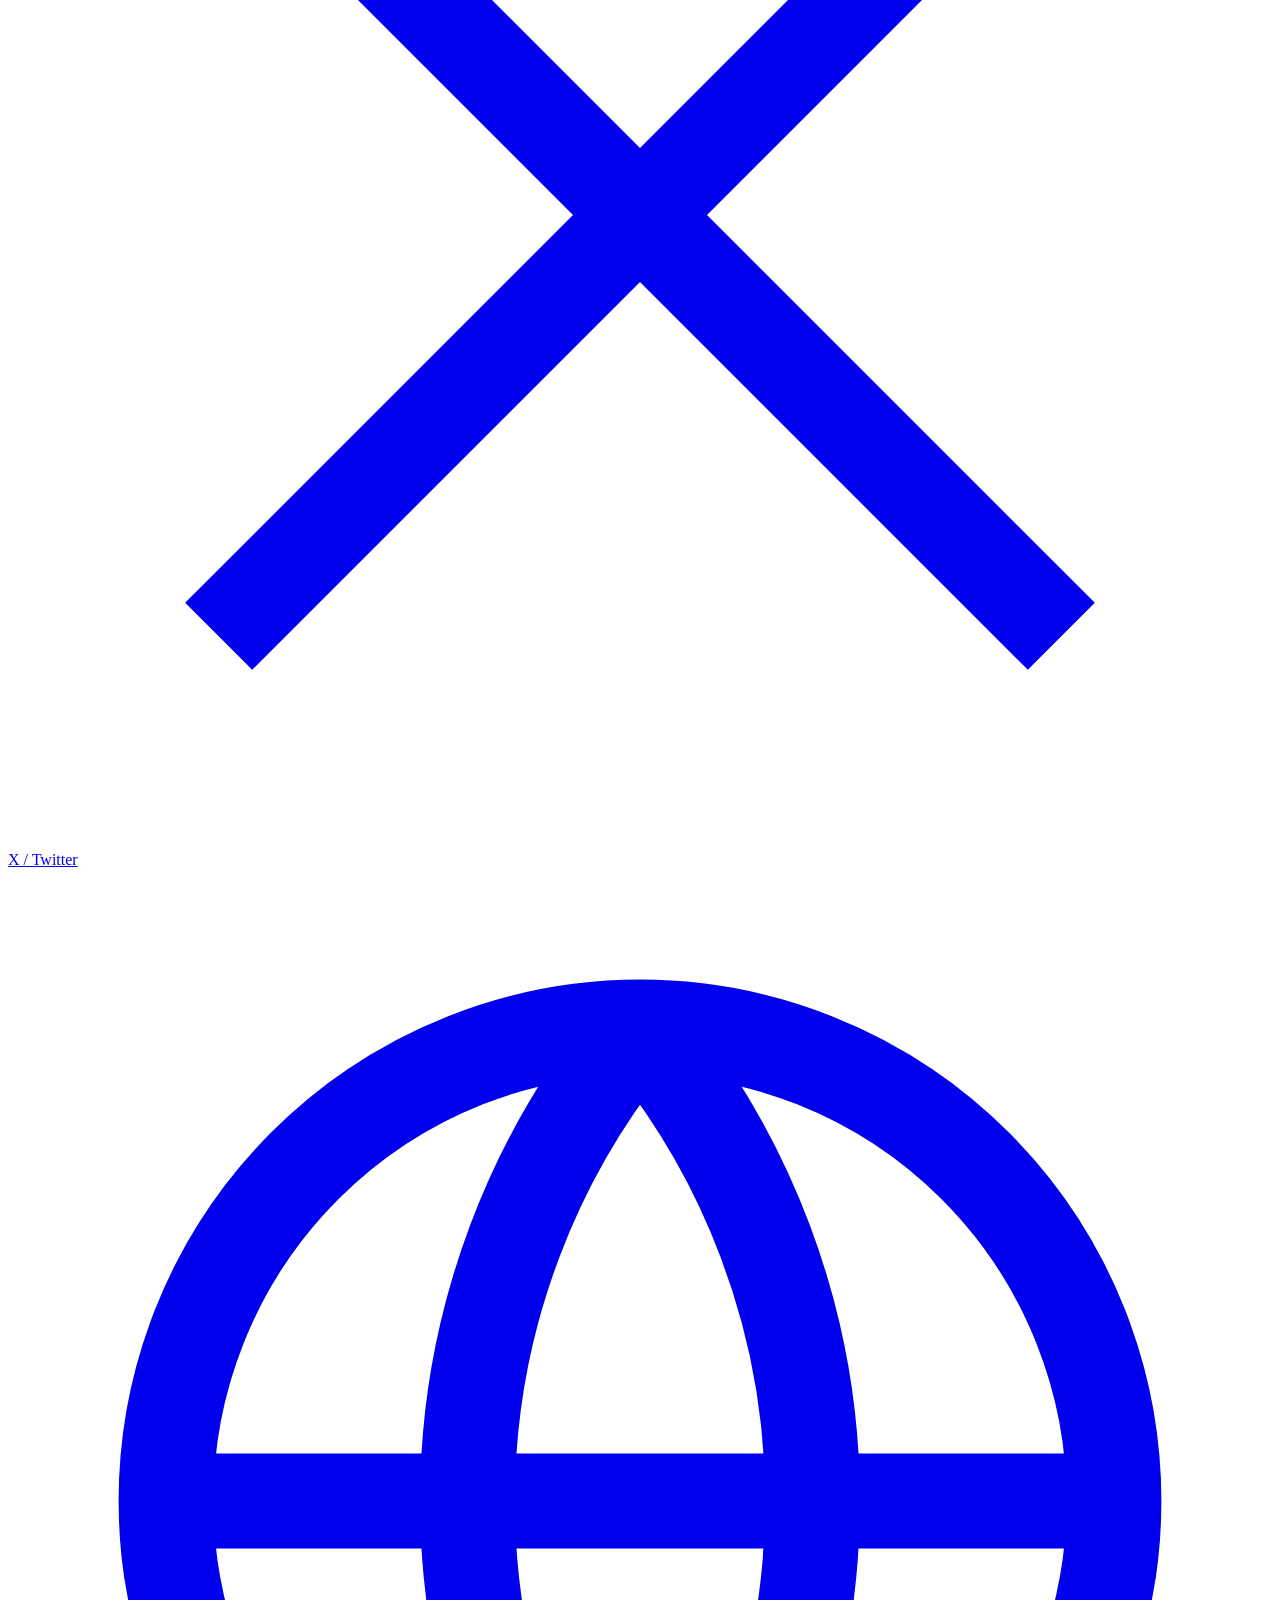
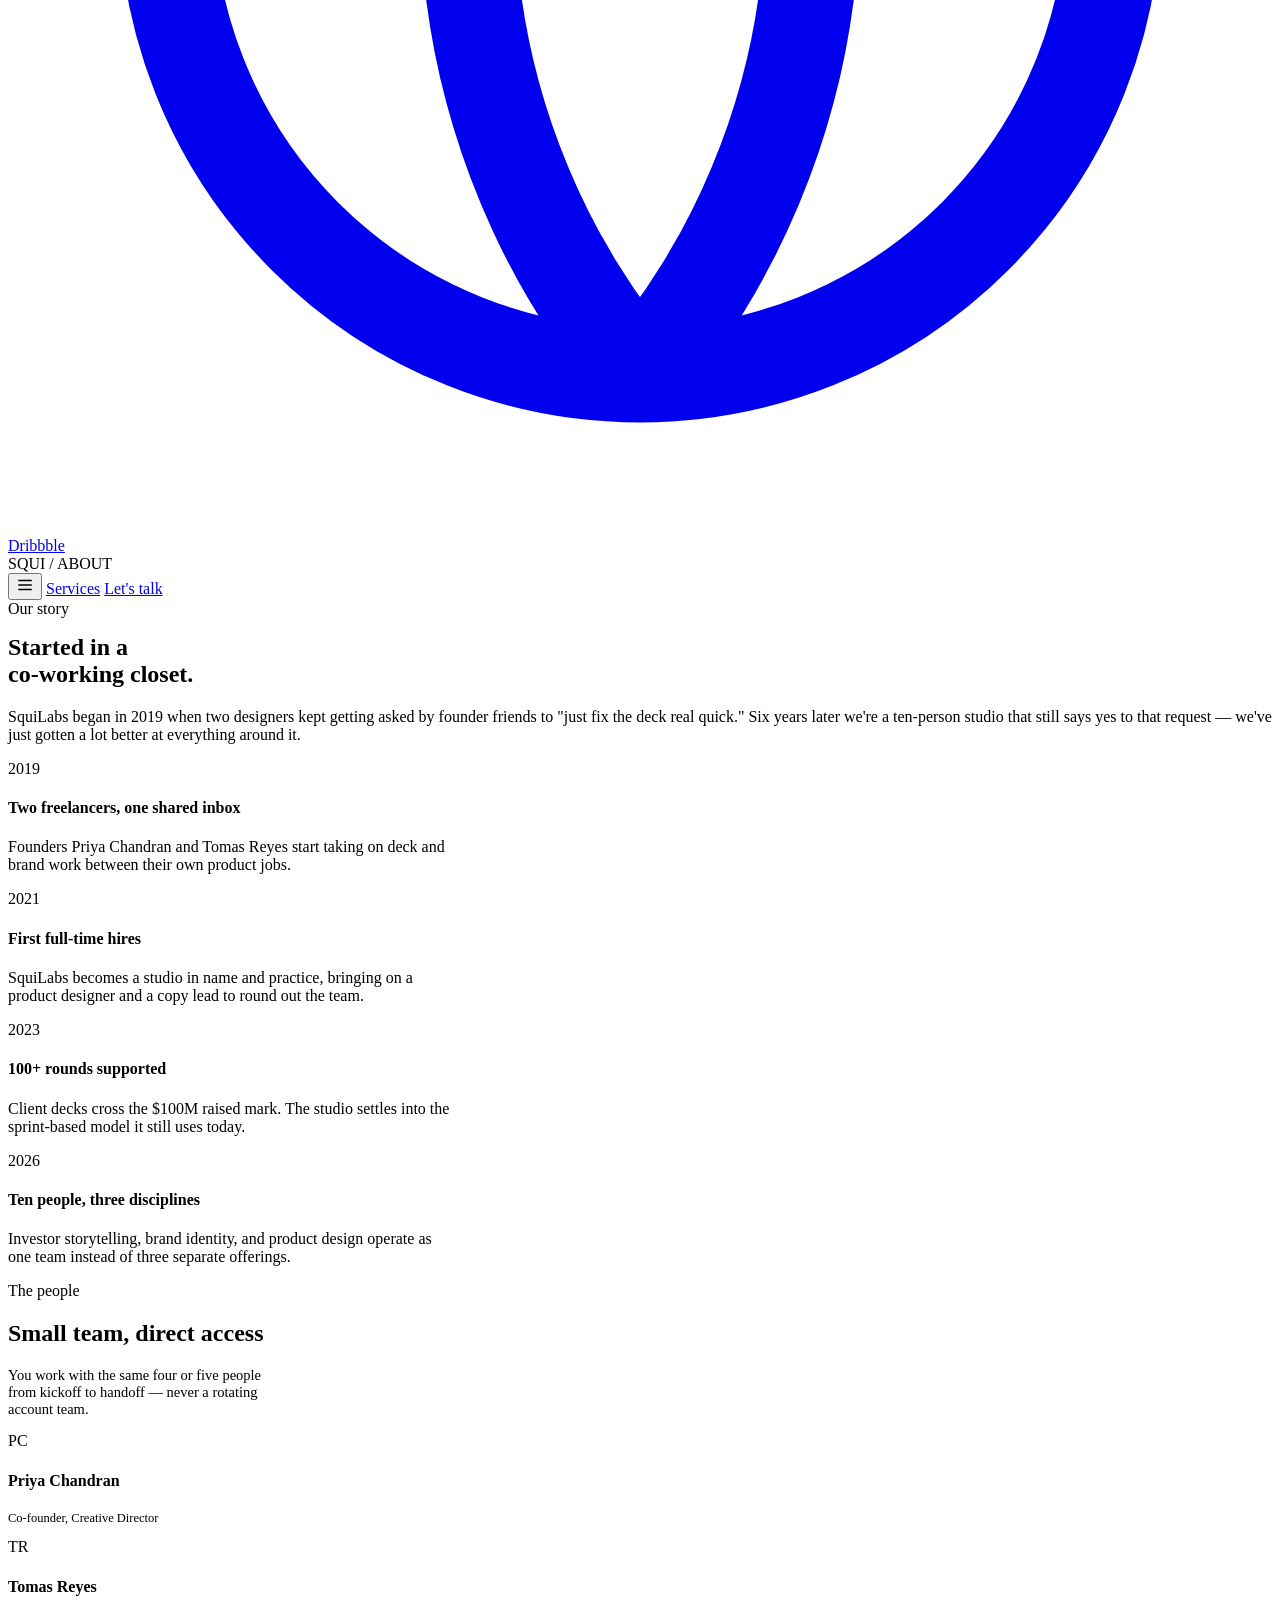
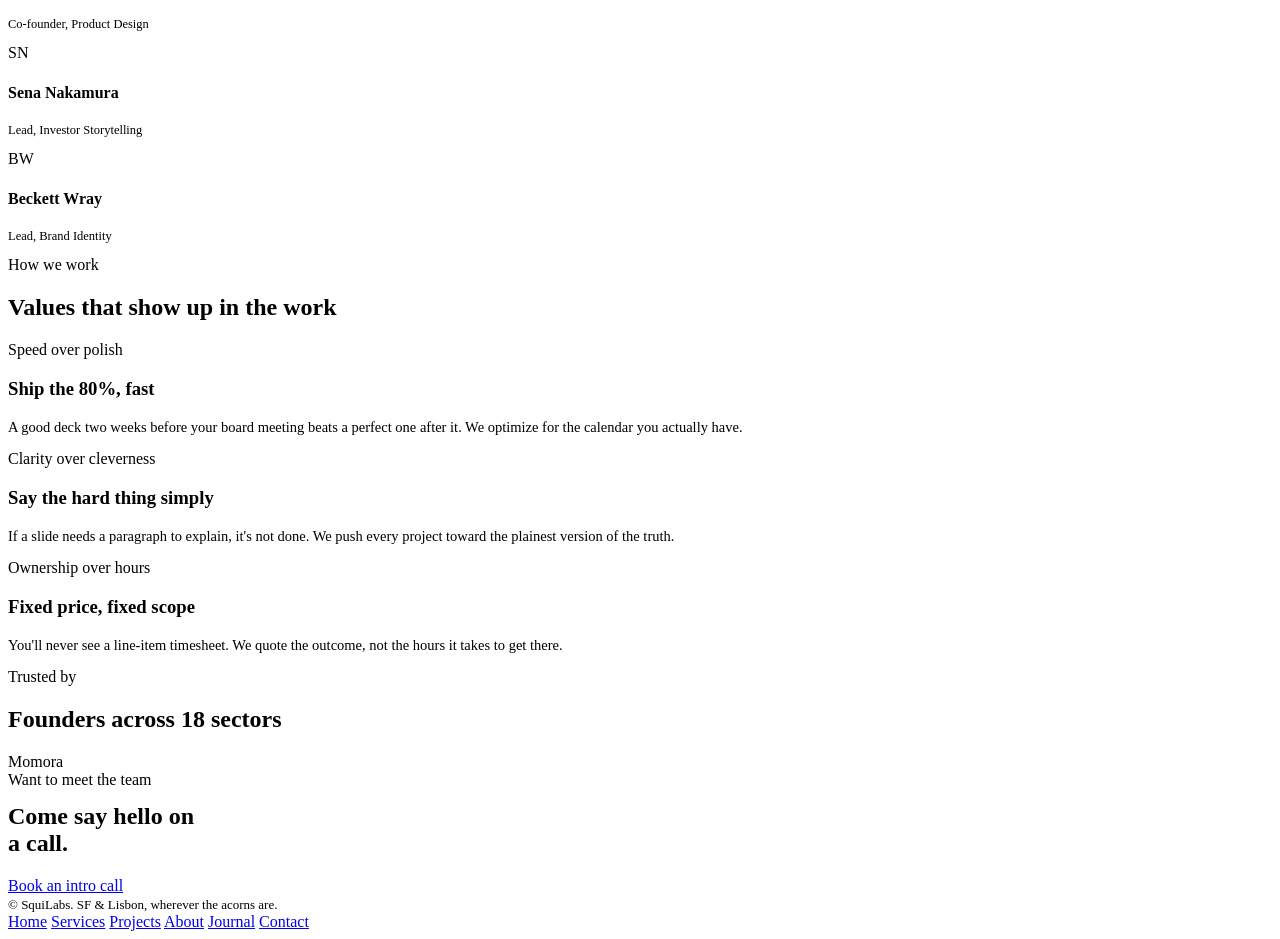
==== commit c1c1b66a: "Add files via upload" ====
--- a/about.html
+++ b/about.html
@@ -207,16 +207,7 @@
         </div>
 
         <div class="clients-row reveal">
-          <div class="client-cell">Halcyon</div>
-          <div class="client-cell">Verdant</div>
-          <div class="client-cell">Runway</div>
-          <div class="client-cell">Loamy</div>
-          <div class="client-cell">Marrow</div>
-          <div class="client-cell">Ferrous</div>
-          <div class="client-cell">Kindling</div>
-          <div class="client-cell">Ledgerline</div>
-          <div class="client-cell">Aperture</div>
-          <div class="client-cell">Northfield</div>
+          <div class="client-cell">Momora</div>
         </div>
       </div>
     </section>
